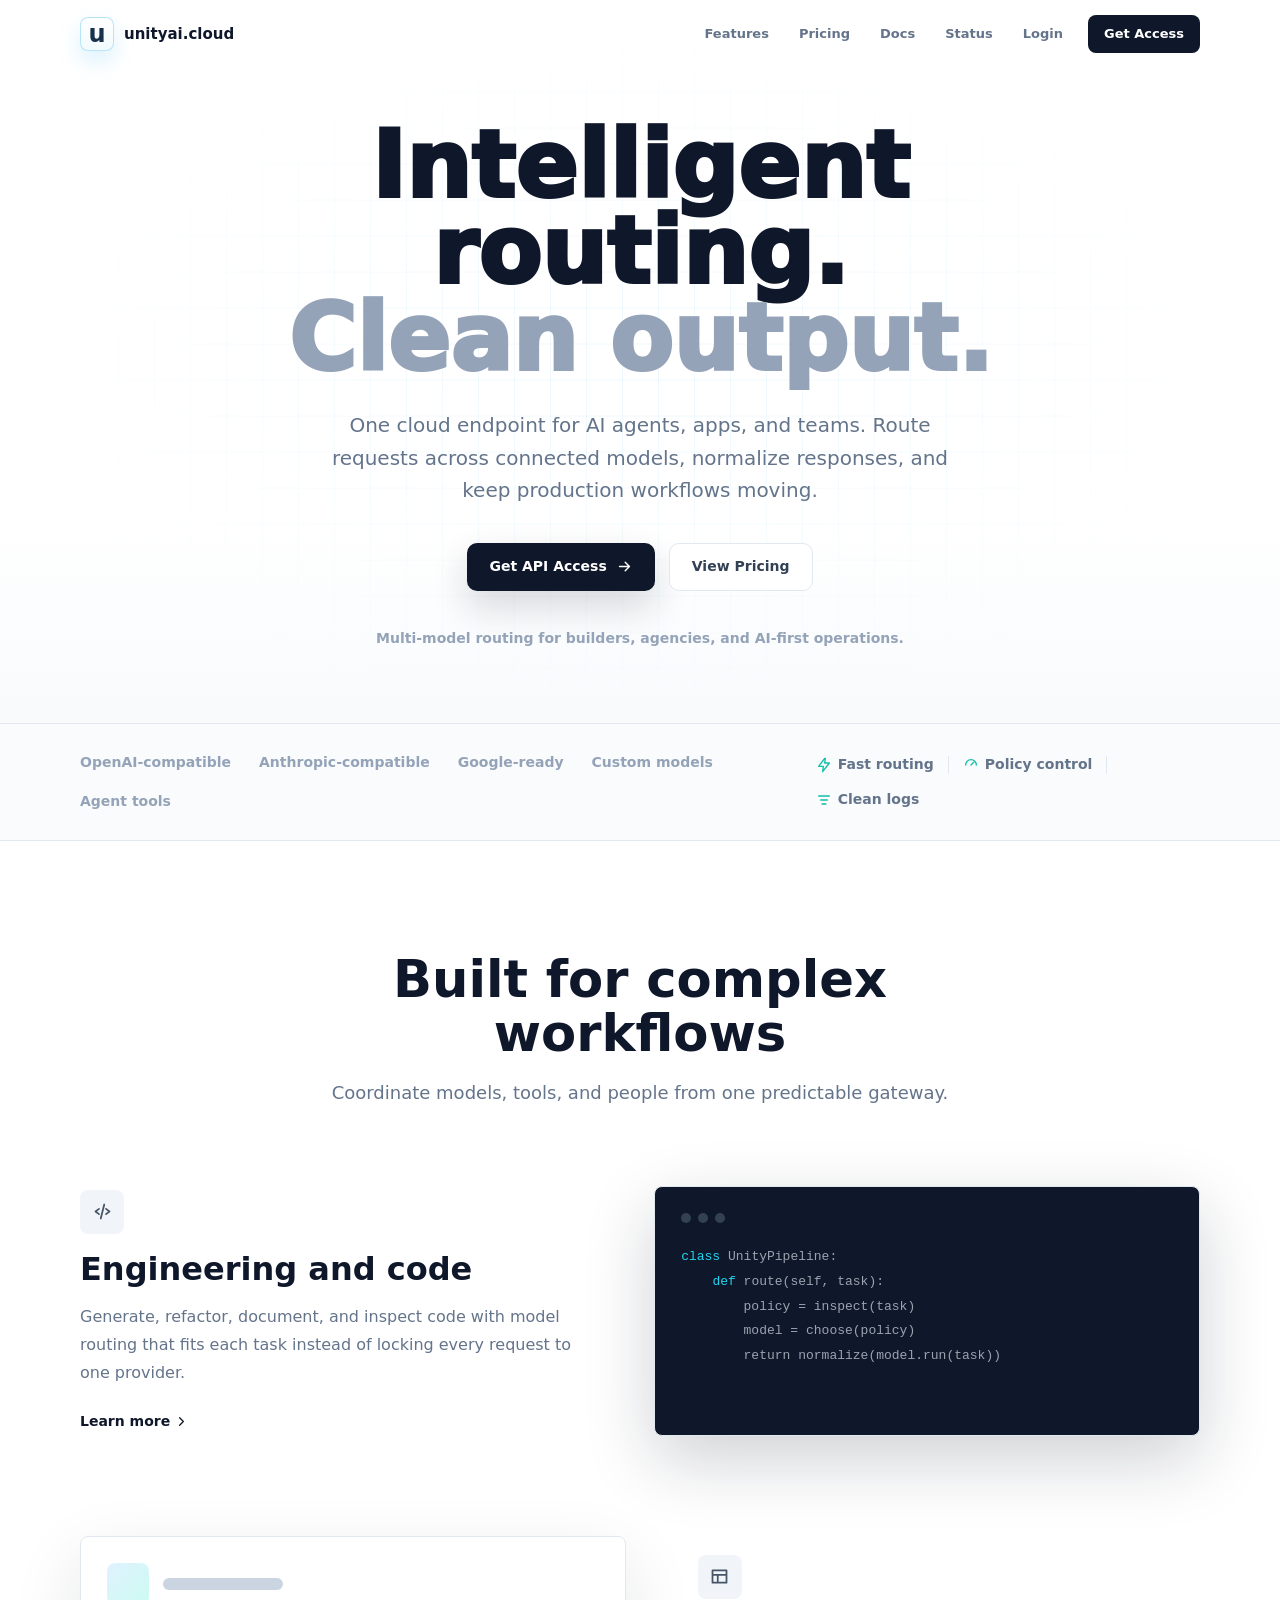
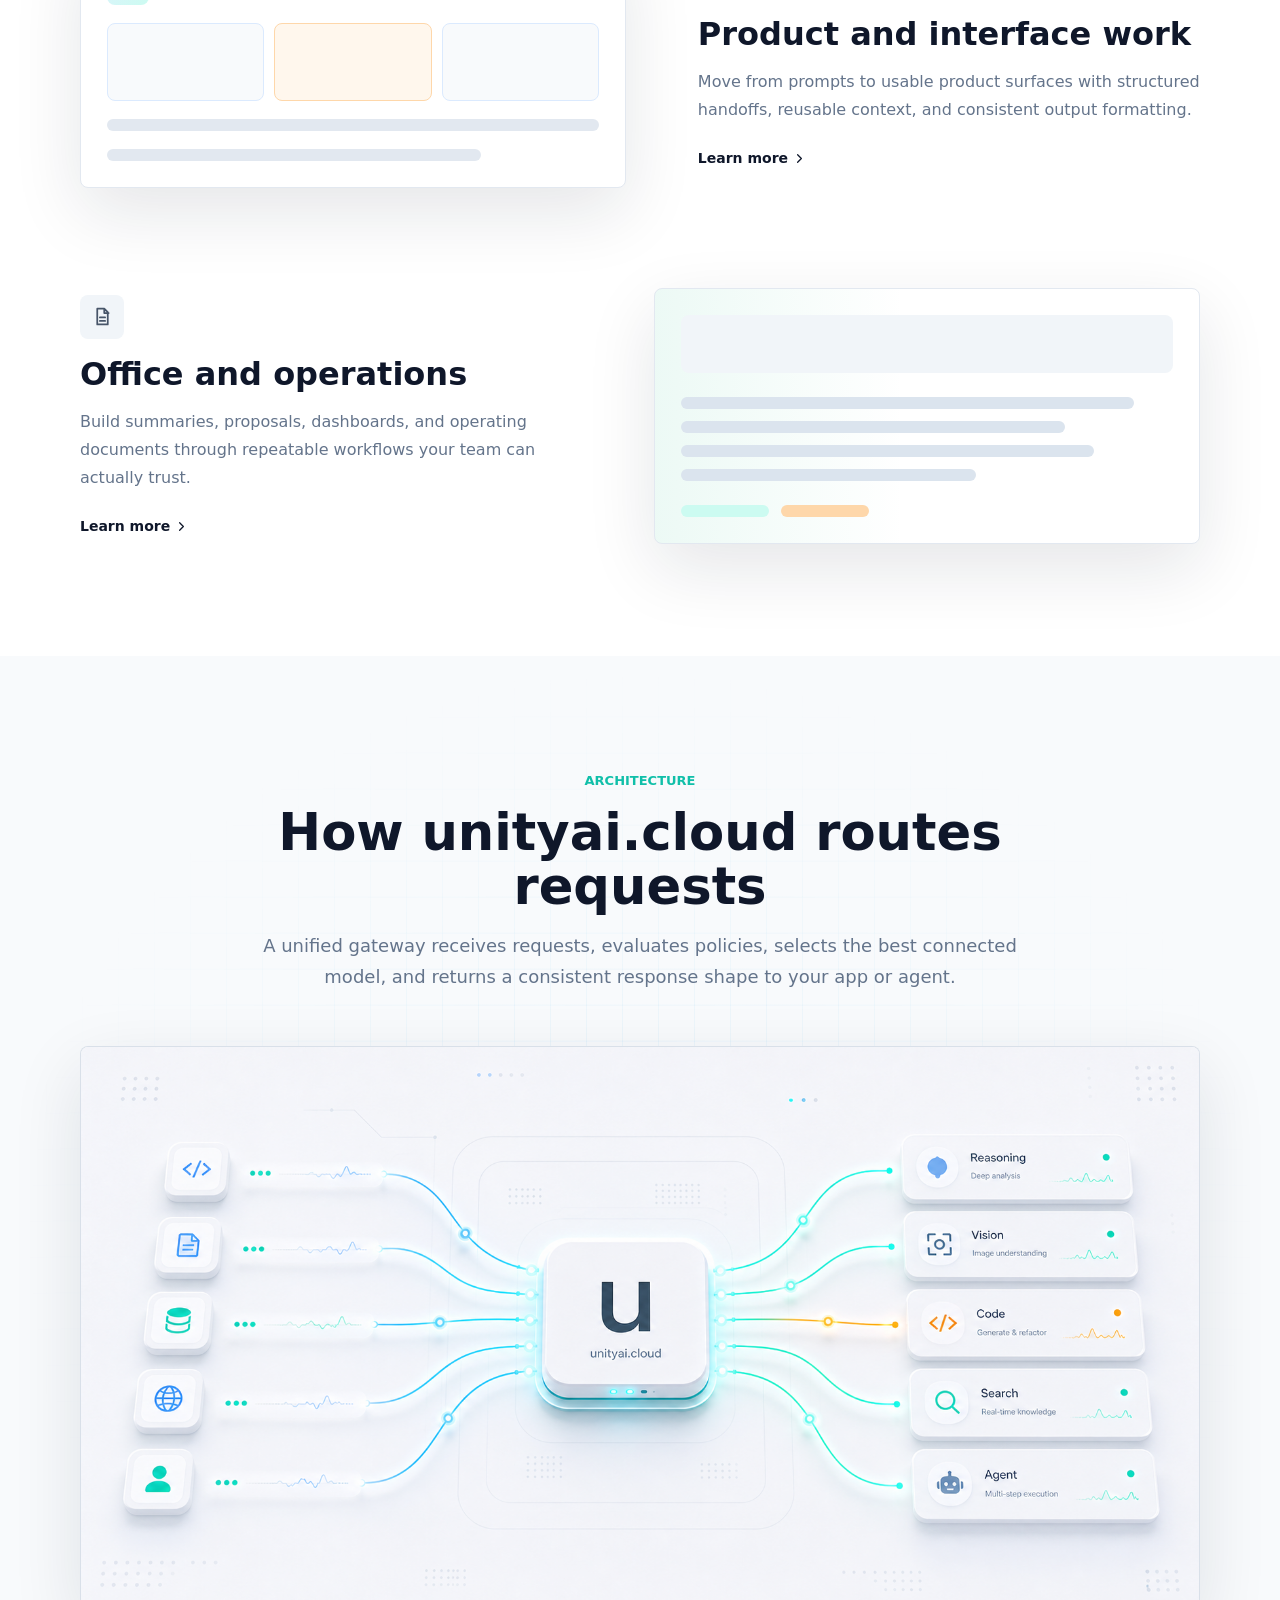
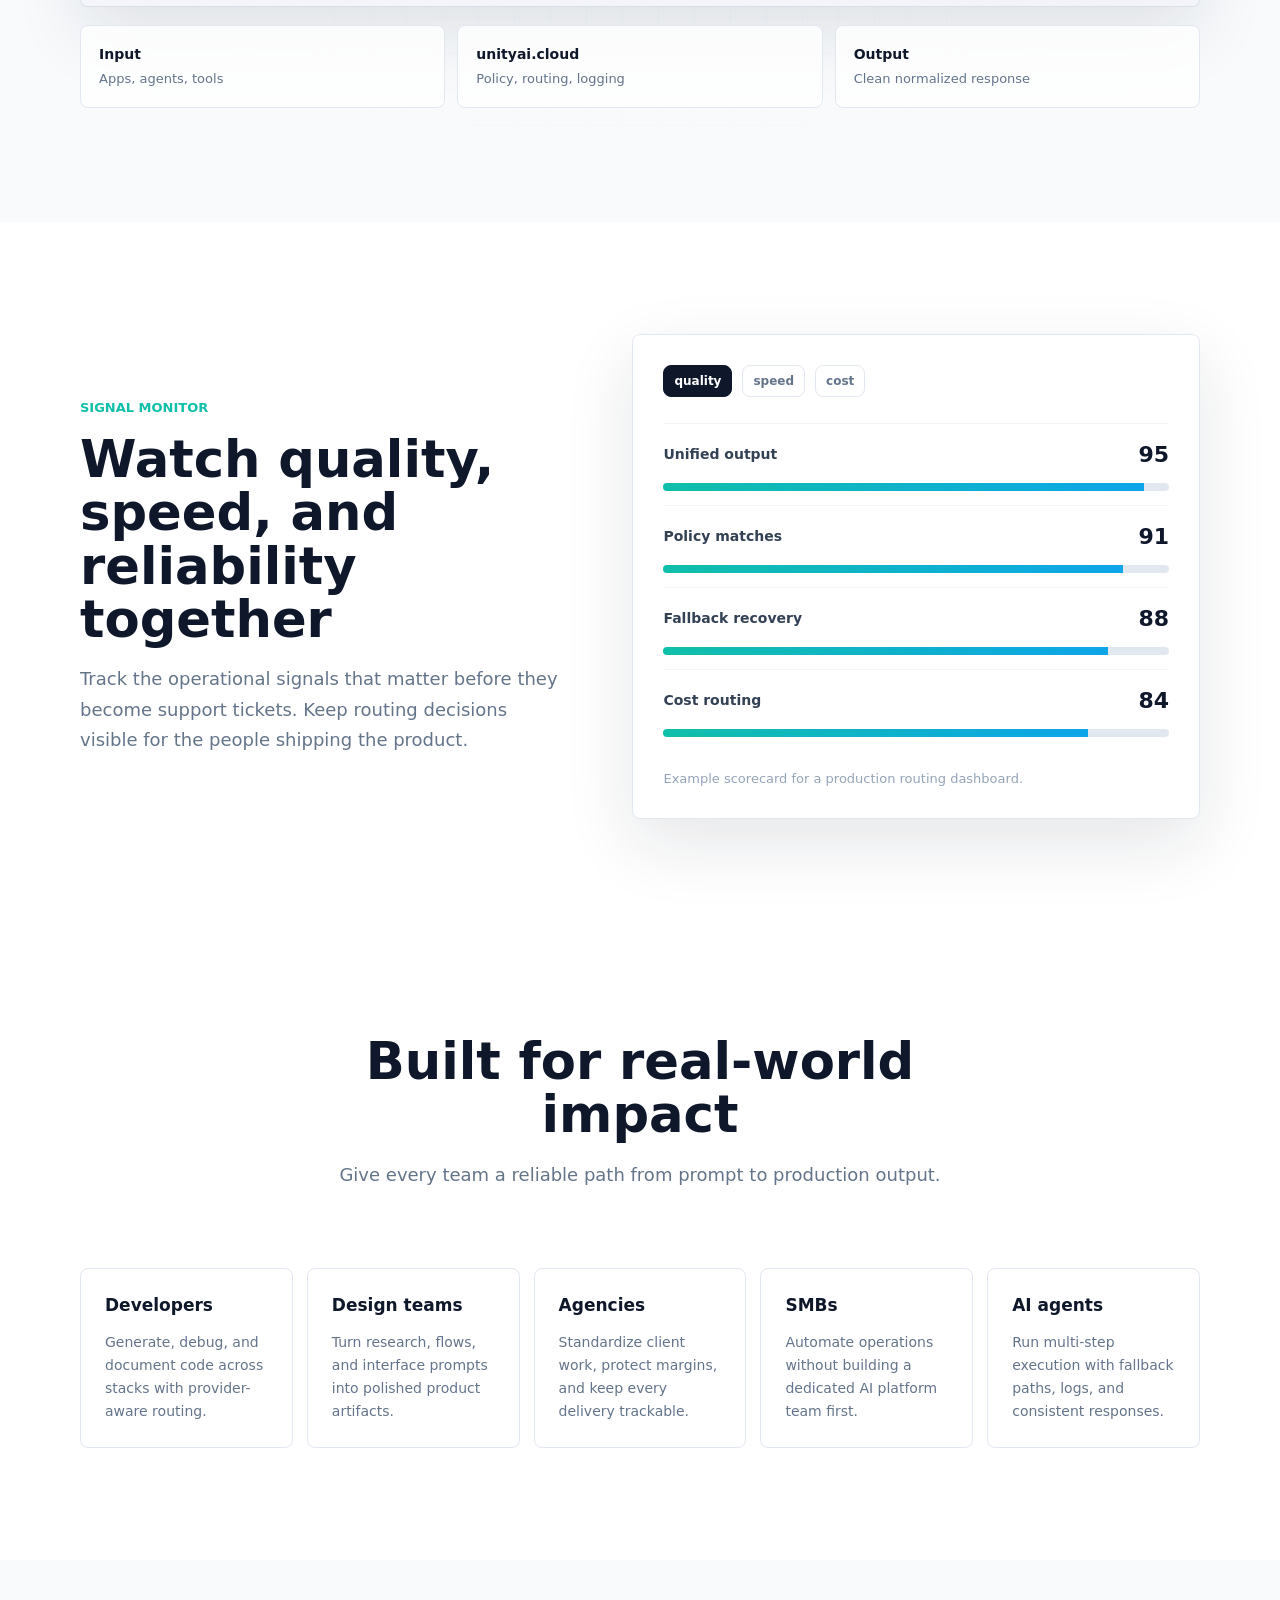
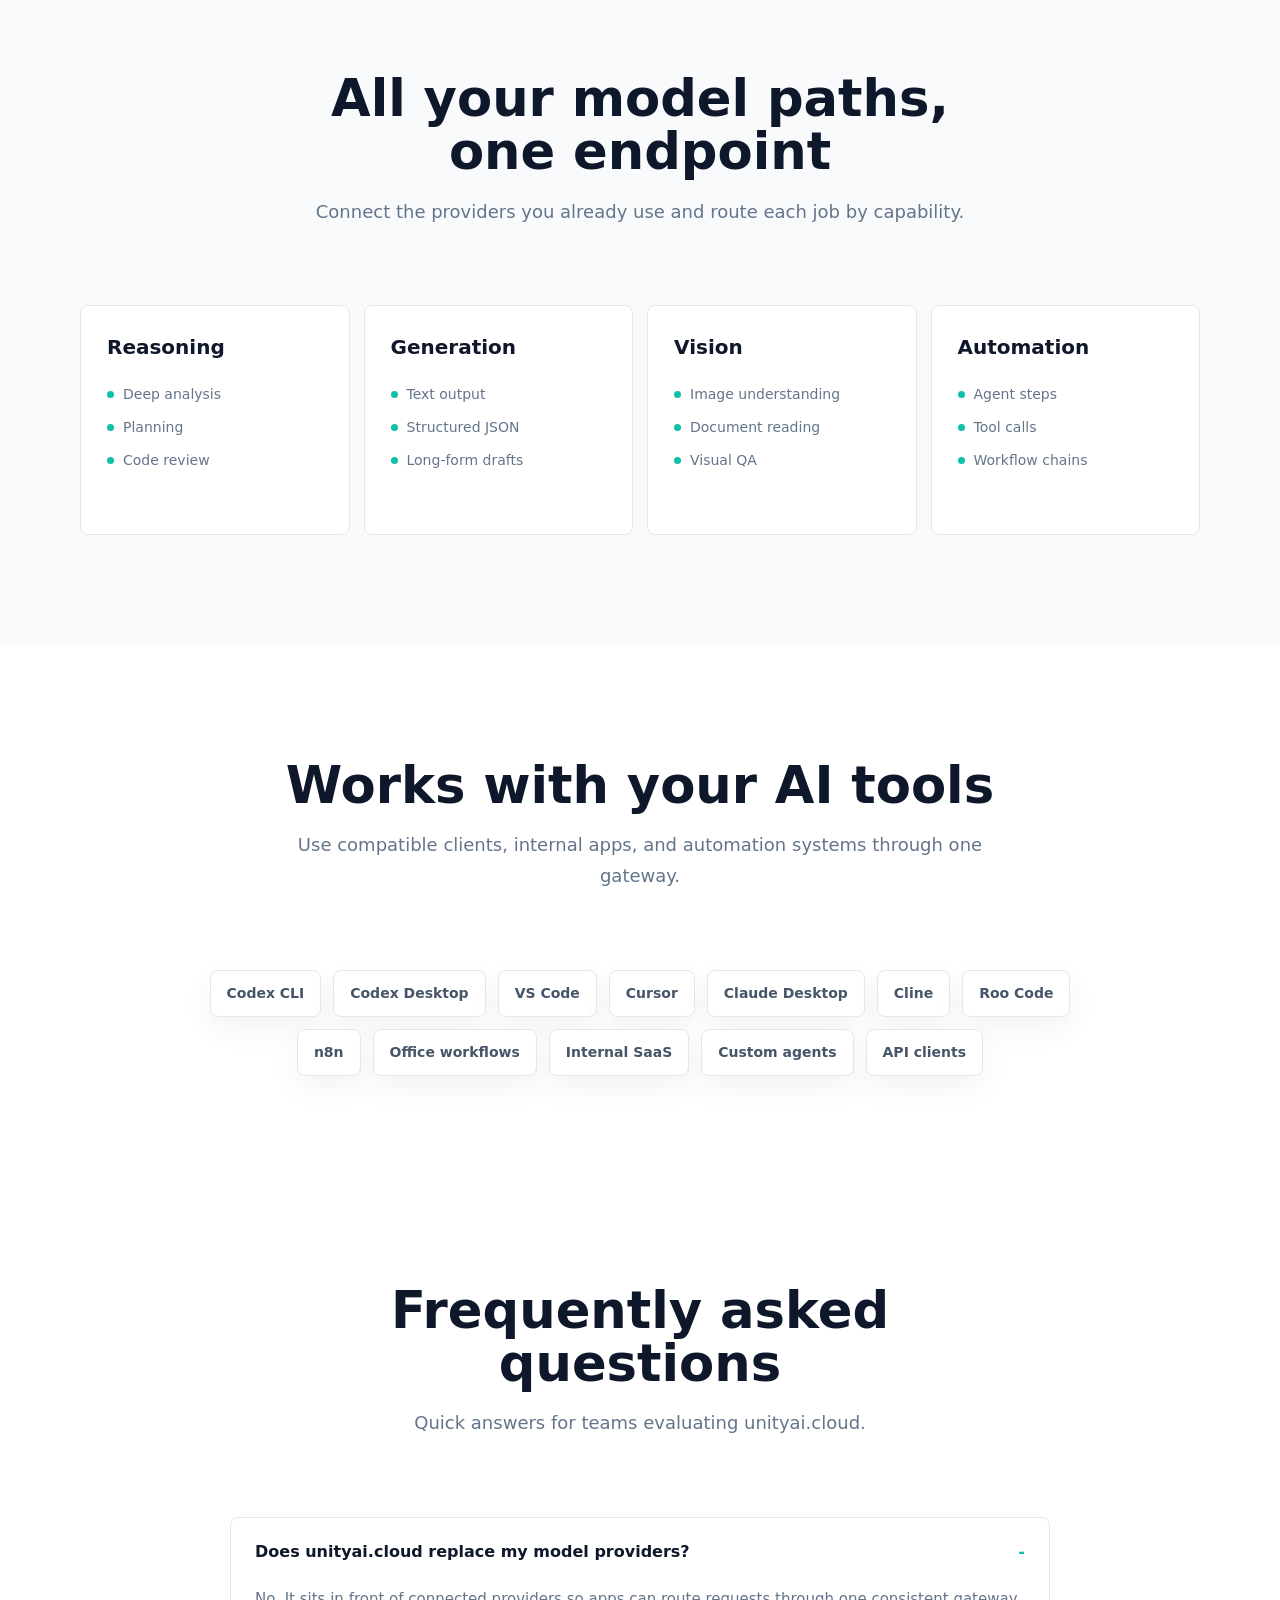
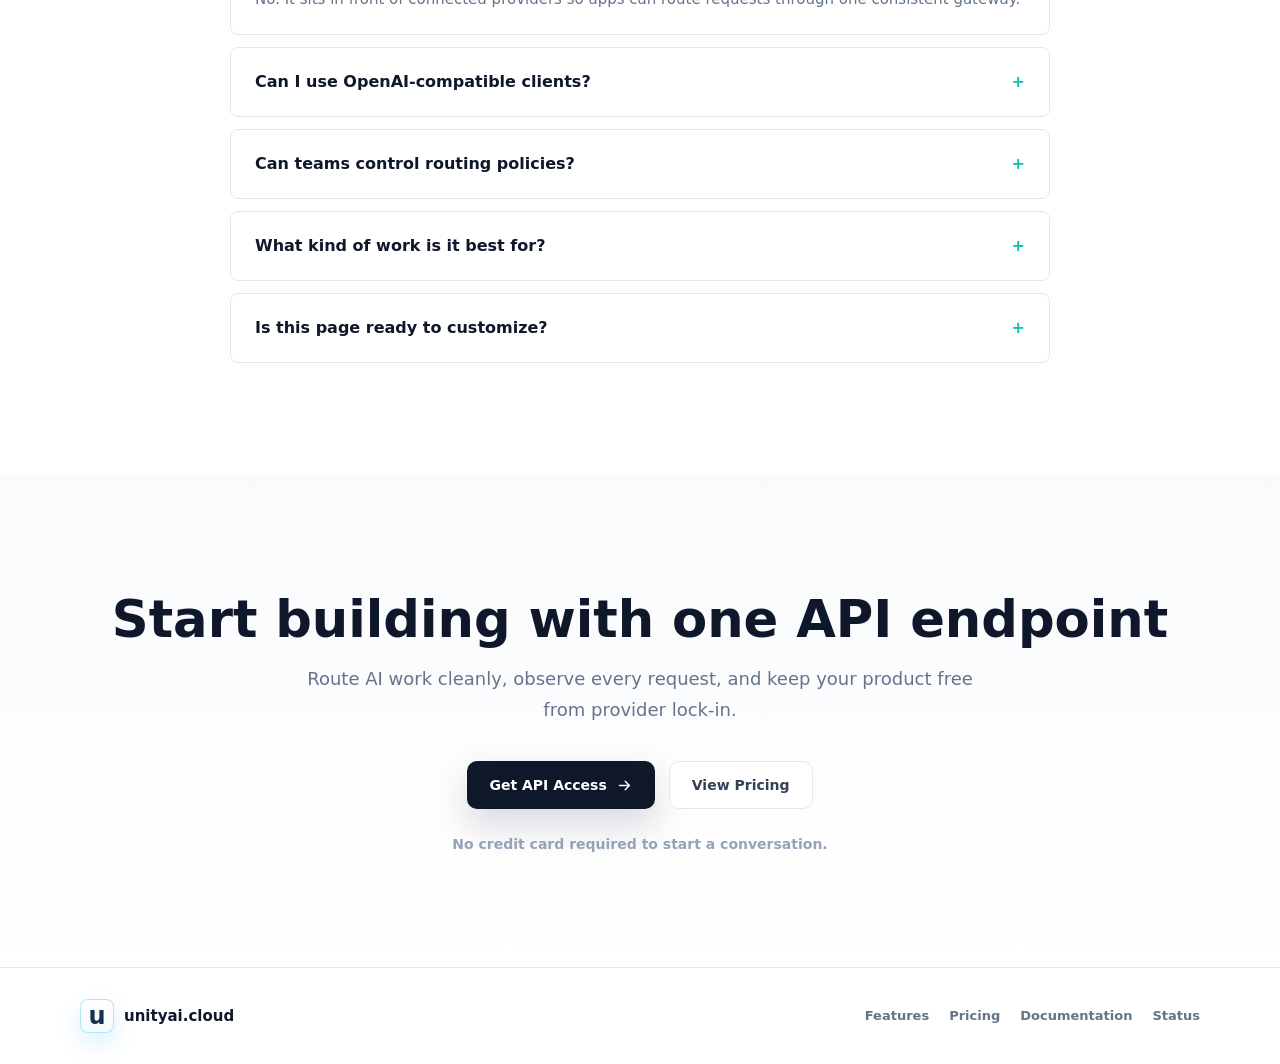
==== index.html @ 346db732 "Build UnityAI static site" ====
<!doctype html>
<html lang="en">
  <head>
    <meta charset="utf-8" />
    <meta name="viewport" content="width=device-width, initial-scale=1" />
    <title>unityai.cloud - AI Gateway</title>
    <meta
      name="description"
      content="unityai.cloud is a clean AI gateway landing page for multi-model routing, unified output, and production workflow automation."
    />
    <link rel="icon" href="favicon.svg" type="image/svg+xml" />
    <link rel="preload" href="assets/unityai-routing.png" as="image" />
    <link rel="stylesheet" href="styles.css" />
  </head>
  <body>
    <a class="skip-link" href="#main-content">Skip to content</a>

    <header class="site-header" data-header>
      <div class="nav-shell">
        <a class="brand" href="index.html" aria-label="unityai.cloud home">
          <span class="brand-mark" aria-hidden="true">u</span>
          <span>unityai.cloud</span>
        </a>

        <nav class="desktop-nav" aria-label="Primary navigation">
          <a href="index.html#features">Features</a>
          <a href="pricing.html">Pricing</a>
          <a href="documentation.html">Docs</a>
          <a href="status.html">Status</a>
          <a href="mailto:hello@unityai.cloud">Login</a>
          <a class="nav-cta" href="mailto:hello@unityai.cloud">Get Access</a>
        </nav>

        <button class="menu-button" type="button" aria-expanded="false" aria-controls="mobile-menu" data-menu-button>
          <span class="sr-only">Open menu</span>
          <svg viewBox="0 0 24 24" aria-hidden="true">
            <path d="M4 7h16M4 12h16M4 17h16" />
          </svg>
        </button>
      </div>

      <nav id="mobile-menu" class="mobile-nav" aria-label="Mobile navigation" data-mobile-menu>
        <a href="index.html#features">Features</a>
        <a href="pricing.html">Pricing</a>
        <a href="documentation.html">Docs</a>
        <a href="status.html">Status</a>
        <a href="mailto:hello@unityai.cloud">Login</a>
        <a class="nav-cta" href="mailto:hello@unityai.cloud">Get Access</a>
      </nav>
    </header>

    <main id="main-content">
      <section id="top" class="hero section-grid">
        <div class="hero-inner">
          <div class="hero-copy reveal">
            <h1>Intelligent routing.<br /><span>Clean output.</span></h1>
            <p>
              One cloud endpoint for AI agents, apps, and teams. Route requests across connected models,
              normalize responses, and keep production workflows moving.
            </p>
            <div class="hero-actions" aria-label="Primary actions">
              <a class="button button-primary" href="mailto:hello@unityai.cloud">
                Get API Access
                <svg viewBox="0 0 24 24" aria-hidden="true">
                  <path d="M5 12h14M13 6l6 6-6 6" />
                </svg>
              </a>
              <a class="button button-secondary" href="pricing.html">View Pricing</a>
            </div>
            <p class="hero-note">Multi-model routing for builders, agencies, and AI-first operations.</p>
          </div>
        </div>
      </section>

      <section class="provider-strip" aria-label="Platform highlights">
        <div class="strip-inner">
          <div class="provider-list">
            <span>OpenAI-compatible</span>
            <span>Anthropic-compatible</span>
            <span>Google-ready</span>
            <span>Custom models</span>
            <span>Agent tools</span>
          </div>
          <div class="strip-metrics">
            <span>
              <svg viewBox="0 0 24 24" aria-hidden="true">
                <path d="M13 2 4 14h7l-1 8 10-13h-7l1-7Z" />
              </svg>
              Fast routing
            </span>
            <span class="divider"></span>
            <span>
              <svg viewBox="0 0 24 24" aria-hidden="true">
                <path d="M4 12a8 8 0 1 1 16 0M12 12l4-4" />
              </svg>
              Policy control
            </span>
            <span class="divider"></span>
            <span>
              <svg viewBox="0 0 24 24" aria-hidden="true">
                <path d="M4 6h16M7 12h10M9 18h6" />
              </svg>
              Clean logs
            </span>
          </div>
        </div>
      </section>

      <section id="features" class="features">
        <div class="section-heading reveal">
          <h2>Built for complex workflows</h2>
          <p>Coordinate models, tools, and people from one predictable gateway.</p>
        </div>

        <div class="feature-stack">
          <article class="feature-row reveal">
            <div class="feature-copy">
              <span class="feature-icon" aria-hidden="true">
                <svg viewBox="0 0 24 24"><path d="m8 9-4 3 4 3M16 9l4 3-4 3M14 4l-4 16" /></svg>
              </span>
              <h3>Engineering and code</h3>
              <p>
                Generate, refactor, document, and inspect code with model routing that fits each task
                instead of locking every request to one provider.
              </p>
              <a class="text-link" href="#routing">
                Learn more
                <svg viewBox="0 0 24 24" aria-hidden="true"><path d="m9 6 6 6-6 6" /></svg>
              </a>
            </div>
            <div class="mockup terminal-card" aria-label="Code pipeline preview">
              <div class="window-dots" aria-hidden="true"><span></span><span></span><span></span></div>
              <pre><code><span>class</span> UnityPipeline:
    <span>def</span> route(self, task):
        policy = inspect(task)
        model = choose(policy)
        return normalize(model.run(task))</code></pre>
            </div>
          </article>

          <article class="feature-row feature-row-reverse reveal">
            <div class="feature-copy">
              <span class="feature-icon" aria-hidden="true">
                <svg viewBox="0 0 24 24"><path d="M4 5h16v14H4zM4 10h16M10 10v9" /></svg>
              </span>
              <h3>Product and interface work</h3>
              <p>
                Move from prompts to usable product surfaces with structured handoffs, reusable context,
                and consistent output formatting.
              </p>
              <a class="text-link" href="#audiences">
                Learn more
                <svg viewBox="0 0 24 24" aria-hidden="true"><path d="m9 6 6 6-6 6" /></svg>
              </a>
            </div>
            <div class="mockup design-card" aria-label="Interface preview">
              <div class="design-toolbar">
                <span></span>
                <strong></strong>
              </div>
              <div class="design-grid">
                <span></span>
                <span></span>
                <span></span>
              </div>
              <div class="line wide"></div>
              <div class="line"></div>
            </div>
          </article>

          <article class="feature-row reveal">
            <div class="feature-copy">
              <span class="feature-icon" aria-hidden="true">
                <svg viewBox="0 0 24 24"><path d="M6 3h8l4 4v14H6zM14 3v5h5M9 13h6M9 17h6" /></svg>
              </span>
              <h3>Office and operations</h3>
              <p>
                Build summaries, proposals, dashboards, and operating documents through repeatable
                workflows your team can actually trust.
              </p>
              <a class="text-link" href="#tools">
                Learn more
                <svg viewBox="0 0 24 24" aria-hidden="true"><path d="m9 6 6 6-6 6" /></svg>
              </a>
            </div>
            <div class="mockup document-card" aria-label="Business document preview">
              <div class="doc-header"></div>
              <div class="doc-lines">
                <span></span>
                <span></span>
                <span></span>
                <span></span>
              </div>
              <div class="doc-footer">
                <span></span>
                <span></span>
              </div>
            </div>
          </article>
        </div>
      </section>

      <section id="routing" class="routing section-grid">
        <div class="routing-inner">
          <div class="routing-copy reveal">
            <p class="section-label">Architecture</p>
            <h2>How unityai.cloud routes requests</h2>
            <p>
              A unified gateway receives requests, evaluates policies, selects the best connected model,
              and returns a consistent response shape to your app or agent.
            </p>
          </div>
          <figure class="routing-visual reveal">
            <img src="assets/unityai-routing.png" alt="Abstract unityai.cloud routing console with input lanes and capability outputs" />
          </figure>
          <div class="routing-steps reveal" aria-label="Routing steps">
            <div>
              <strong>Input</strong>
              <span>Apps, agents, tools</span>
            </div>
            <div>
              <strong>unityai.cloud</strong>
              <span>Policy, routing, logging</span>
            </div>
            <div>
              <strong>Output</strong>
              <span>Clean normalized response</span>
            </div>
          </div>
        </div>
      </section>

      <section class="benchmark">
        <div class="benchmark-inner">
          <div class="benchmark-copy reveal">
            <p class="section-label">Signal Monitor</p>
            <h2>Watch quality, speed, and reliability together</h2>
            <p>
              Track the operational signals that matter before they become support tickets.
              Keep routing decisions visible for the people shipping the product.
            </p>
          </div>

          <div class="scorecard reveal" aria-label="Routing signal scorecard">
            <div class="score-tabs" aria-hidden="true">
              <span class="active">quality</span>
              <span>speed</span>
              <span>cost</span>
            </div>
            <div class="score-row">
              <span>Unified output</span>
              <strong>95</strong>
              <i style="--bar: 95%"></i>
            </div>
            <div class="score-row">
              <span>Policy matches</span>
              <strong>91</strong>
              <i style="--bar: 91%"></i>
            </div>
            <div class="score-row">
              <span>Fallback recovery</span>
              <strong>88</strong>
              <i style="--bar: 88%"></i>
            </div>
            <div class="score-row">
              <span>Cost routing</span>
              <strong>84</strong>
              <i style="--bar: 84%"></i>
            </div>
            <p class="score-note">Example scorecard for a production routing dashboard.</p>
          </div>
        </div>
      </section>

      <section id="audiences" class="audiences">
        <div class="section-heading reveal">
          <h2>Built for real-world impact</h2>
          <p>Give every team a reliable path from prompt to production output.</p>
        </div>
        <div class="audience-grid">
          <article class="audience-card reveal">
            <h3>Developers</h3>
            <p>Generate, debug, and document code across stacks with provider-aware routing.</p>
          </article>
          <article class="audience-card reveal">
            <h3>Design teams</h3>
            <p>Turn research, flows, and interface prompts into polished product artifacts.</p>
          </article>
          <article class="audience-card reveal">
            <h3>Agencies</h3>
            <p>Standardize client work, protect margins, and keep every delivery trackable.</p>
          </article>
          <article class="audience-card reveal">
            <h3>SMBs</h3>
            <p>Automate operations without building a dedicated AI platform team first.</p>
          </article>
          <article class="audience-card reveal">
            <h3>AI agents</h3>
            <p>Run multi-step execution with fallback paths, logs, and consistent responses.</p>
          </article>
        </div>
      </section>

      <section id="models" class="models">
        <div class="models-inner">
          <div class="section-heading reveal">
            <h2>All your model paths, one endpoint</h2>
            <p>Connect the providers you already use and route each job by capability.</p>
          </div>
          <div class="model-grid reveal">
            <article>
              <h3>Reasoning</h3>
              <ul>
                <li>Deep analysis</li>
                <li>Planning</li>
                <li>Code review</li>
              </ul>
            </article>
            <article>
              <h3>Generation</h3>
              <ul>
                <li>Text output</li>
                <li>Structured JSON</li>
                <li>Long-form drafts</li>
              </ul>
            </article>
            <article>
              <h3>Vision</h3>
              <ul>
                <li>Image understanding</li>
                <li>Document reading</li>
                <li>Visual QA</li>
              </ul>
            </article>
            <article>
              <h3>Automation</h3>
              <ul>
                <li>Agent steps</li>
                <li>Tool calls</li>
                <li>Workflow chains</li>
              </ul>
            </article>
          </div>
        </div>
      </section>

      <section id="tools" class="tools">
        <div class="section-heading reveal">
          <h2>Works with your AI tools</h2>
          <p>Use compatible clients, internal apps, and automation systems through one gateway.</p>
        </div>
        <div class="tool-cloud reveal" aria-label="Compatible tool examples">
          <span>Codex CLI</span>
          <span>Codex Desktop</span>
          <span>VS Code</span>
          <span>Cursor</span>
          <span>Claude Desktop</span>
          <span>Cline</span>
          <span>Roo Code</span>
          <span>n8n</span>
          <span>Office workflows</span>
          <span>Internal SaaS</span>
          <span>Custom agents</span>
          <span>API clients</span>
        </div>
      </section>

      <section id="faq" class="faq">
        <div class="section-heading reveal">
          <h2>Frequently asked questions</h2>
          <p>Quick answers for teams evaluating unityai.cloud.</p>
        </div>
        <div class="faq-list reveal">
          <details open>
            <summary>Does unityai.cloud replace my model providers?</summary>
            <p>No. It sits in front of connected providers so apps can route requests through one consistent gateway.</p>
          </details>
          <details>
            <summary>Can I use OpenAI-compatible clients?</summary>
            <p>Yes. The page is designed around OpenAI-compatible and Anthropic-compatible workflows.</p>
          </details>
          <details>
            <summary>Can teams control routing policies?</summary>
            <p>Yes. Policies can be shaped around capability, cost, speed, fallback needs, and operational constraints.</p>
          </details>
          <details>
            <summary>What kind of work is it best for?</summary>
            <p>It is best for product teams, agencies, AI agents, and operations teams that need reliable multi-model output.</p>
          </details>
          <details>
            <summary>Is this page ready to customize?</summary>
            <p>Yes. The site is static, responsive, and easy to adapt into any hosting setup.</p>
          </details>
        </div>
      </section>

      <section id="access" class="cta">
        <div class="cta-inner reveal">
          <h2>Start building with one API endpoint</h2>
          <p>Route AI work cleanly, observe every request, and keep your product free from provider lock-in.</p>
          <div class="hero-actions">
              <a class="button button-primary" href="mailto:hello@unityai.cloud">
              Get API Access
              <svg viewBox="0 0 24 24" aria-hidden="true">
                <path d="M5 12h14M13 6l6 6-6 6" />
              </svg>
            </a>
            <a class="button button-secondary" href="pricing.html">View Pricing</a>
          </div>
          <p class="cta-note">No credit card required to start a conversation.</p>
        </div>
      </section>
    </main>

    <footer class="site-footer">
      <div class="footer-inner">
        <a class="brand" href="index.html" aria-label="unityai.cloud home">
          <span class="brand-mark" aria-hidden="true">u</span>
          <span>unityai.cloud</span>
        </a>
        <nav aria-label="Footer navigation">
          <a href="index.html#features">Features</a>
          <a href="pricing.html">Pricing</a>
          <a href="documentation.html">Documentation</a>
          <a href="status.html">Status</a>
        </nav>
      </div>
    </footer>

    <script src="script.js"></script>
  </body>
</html>
---- styles.css ----
:root {
  --bg: #ffffff;
  --ink: #0f172a;
  --muted: #64748b;
  --soft: #f8fafc;
  --soft-2: #eef6fb;
  --line: #e2e8f0;
  --line-strong: #cbd5e1;
  --accent: #10bfa9;
  --accent-2: #0ea5e9;
  --accent-3: #f59e0b;
  --shadow: 0 24px 70px rgba(15, 23, 42, 0.11);
  --container: min(1120px, calc(100vw - 48px));
}

* {
  box-sizing: border-box;
}

html {
  scroll-behavior: smooth;
}

body {
  margin: 0;
  background: var(--bg);
  color: var(--ink);
  font-family: Inter, ui-sans-serif, system-ui, -apple-system, BlinkMacSystemFont, "Segoe UI", sans-serif;
  font-size: 16px;
  line-height: 1.5;
  letter-spacing: 0;
}

body.menu-open {
  overflow: hidden;
}

a {
  color: inherit;
  text-decoration: none;
}

img {
  display: block;
  max-width: 100%;
}

svg {
  display: block;
  fill: none;
  stroke: currentColor;
  stroke-linecap: round;
  stroke-linejoin: round;
  stroke-width: 2;
}

.sr-only,
.skip-link {
  position: absolute;
  width: 1px;
  height: 1px;
  padding: 0;
  overflow: hidden;
  clip: rect(0, 0, 0, 0);
  white-space: nowrap;
  border: 0;
}

.skip-link:focus {
  z-index: 1000;
  top: 12px;
  left: 12px;
  width: auto;
  height: auto;
  clip: auto;
  padding: 10px 14px;
  border-radius: 8px;
  background: var(--ink);
  color: #ffffff;
}

.site-header {
  position: fixed;
  top: 0;
  right: 0;
  left: 0;
  z-index: 100;
  transition: background 180ms ease, box-shadow 180ms ease, border-color 180ms ease;
}

.site-header.is-scrolled,
.site-header.menu-visible {
  border-bottom: 1px solid rgba(226, 232, 240, 0.82);
  background: rgba(255, 255, 255, 0.88);
  box-shadow: 0 16px 40px rgba(15, 23, 42, 0.05);
  backdrop-filter: blur(18px);
}

.nav-shell {
  display: flex;
  align-items: center;
  justify-content: space-between;
  width: var(--container);
  height: 68px;
  margin: 0 auto;
}

.brand {
  display: inline-flex;
  align-items: center;
  gap: 10px;
  font-size: 15px;
  font-weight: 800;
  letter-spacing: 0;
}

.brand-mark {
  display: inline-grid;
  width: 34px;
  height: 34px;
  place-items: center;
  border: 1px solid rgba(14, 165, 233, 0.28);
  border-radius: 8px;
  background:
    linear-gradient(180deg, rgba(255, 255, 255, 0.95), rgba(241, 250, 252, 0.92)),
    #ffffff;
  color: #18324b;
  box-shadow: 0 10px 22px rgba(14, 165, 233, 0.15);
  font-size: 24px;
  font-weight: 900;
  line-height: 1;
}

.desktop-nav {
  display: flex;
  align-items: center;
  gap: 4px;
}

.desktop-nav a,
.mobile-nav a {
  border-radius: 8px;
  color: var(--muted);
  font-size: 13px;
  font-weight: 650;
  transition: background 160ms ease, color 160ms ease, transform 160ms ease;
}

.desktop-nav a {
  padding: 9px 13px;
}

.desktop-nav a:hover,
.mobile-nav a:hover {
  background: rgba(241, 245, 249, 0.9);
  color: var(--ink);
}

.desktop-nav .nav-cta,
.mobile-nav .nav-cta {
  color: #ffffff;
  background: var(--ink);
}

.desktop-nav .nav-cta {
  margin-left: 8px;
  padding-inline: 16px;
}

.desktop-nav .nav-cta:hover,
.mobile-nav .nav-cta:hover {
  background: #1e293b;
  color: #ffffff;
  transform: translateY(-1px);
}

.menu-button {
  display: none;
  width: 42px;
  height: 42px;
  place-items: center;
  border: 0;
  border-radius: 8px;
  background: transparent;
  color: var(--muted);
  cursor: pointer;
}

.menu-button svg {
  width: 22px;
  height: 22px;
}

.mobile-nav {
  display: none;
}

.section-grid {
  position: relative;
  overflow: hidden;
}

.section-grid::before {
  position: absolute;
  inset: 0;
  pointer-events: none;
  content: "";
  background-image:
    linear-gradient(rgba(14, 165, 233, 0.08) 1px, transparent 1px),
    linear-gradient(90deg, rgba(14, 165, 233, 0.08) 1px, transparent 1px);
  background-position: center;
  background-size: 36px 36px;
  mask-image: radial-gradient(ellipse at center, black 0%, transparent 70%);
}

.hero {
  min-height: 620px;
  padding: 124px 0 74px;
  background:
    linear-gradient(180deg, #ffffff 0%, #ffffff 72%, #f8fafc 100%);
}

.hero-inner {
  position: relative;
  z-index: 1;
  width: var(--container);
  margin: 0 auto;
}

.hero-copy {
  max-width: 980px;
  margin: 0 auto;
  text-align: center;
}

.hero h1 {
  margin: 0;
  color: var(--ink);
  font-size: clamp(54px, 7.2vw, 92px);
  font-weight: 950;
  line-height: 0.94;
  letter-spacing: 0;
}

.hero h1 span {
  color: #94a3b8;
}

.hero p {
  max-width: 660px;
  margin: 26px auto 0;
  color: var(--muted);
  font-size: 20px;
  line-height: 1.62;
}

.hero-actions {
  display: flex;
  flex-wrap: wrap;
  align-items: center;
  justify-content: center;
  gap: 14px;
  margin-top: 36px;
}

.button {
  display: inline-flex;
  min-height: 48px;
  align-items: center;
  justify-content: center;
  gap: 9px;
  border-radius: 10px;
  padding: 0 22px;
  font-size: 14px;
  font-weight: 760;
  transition: transform 160ms ease, border-color 160ms ease, background 160ms ease, box-shadow 160ms ease;
}

.button svg {
  width: 17px;
  height: 17px;
}

.button-primary {
  background: var(--ink);
  color: #ffffff;
  box-shadow: 0 16px 36px rgba(15, 23, 42, 0.16);
}

.button-primary:hover {
  background: #1e293b;
  box-shadow: 0 20px 42px rgba(15, 23, 42, 0.22);
  transform: translateY(-1px);
}

.button-secondary {
  border: 1px solid var(--line);
  background: #ffffff;
  color: #334155;
}

.button-secondary:hover {
  border-color: var(--line-strong);
  color: var(--ink);
  transform: translateY(-1px);
}

.hero .hero-note {
  margin-top: 36px;
  color: #94a3b8;
  font-size: 14px;
  font-weight: 700;
}

.provider-strip {
  border-top: 1px solid var(--line);
  border-bottom: 1px solid var(--line);
  background: rgba(248, 250, 252, 0.82);
  padding: 28px 0;
}

.strip-inner {
  display: flex;
  width: var(--container);
  margin: 0 auto;
  align-items: center;
  justify-content: space-between;
  gap: 30px;
}

.provider-list,
.strip-metrics {
  display: flex;
  flex-wrap: wrap;
  align-items: center;
  gap: 18px 28px;
}

.provider-list span {
  color: #94a3b8;
  font-size: 14px;
  font-weight: 800;
}

.strip-metrics {
  gap: 14px;
  color: var(--muted);
  font-size: 14px;
  font-weight: 650;
}

.strip-metrics span:not(.divider) {
  display: inline-flex;
  align-items: center;
  gap: 6px;
}

.strip-metrics svg {
  width: 16px;
  height: 16px;
  color: var(--accent);
}

.divider {
  width: 1px;
  height: 18px;
  background: var(--line);
}

.features,
.audiences,
.tools,
.faq {
  width: var(--container);
  margin: 0 auto;
  padding: 112px 0;
}

.section-heading {
  max-width: 720px;
  margin: 0 auto 78px;
  text-align: center;
}

.section-heading h2,
.routing-copy h2,
.benchmark-copy h2,
.cta h2 {
  margin: 0;
  color: var(--ink);
  font-size: clamp(36px, 4vw, 56px);
  font-weight: 880;
  line-height: 1.04;
  letter-spacing: 0;
}

.section-heading p,
.routing-copy p,
.benchmark-copy p,
.cta p {
  margin: 18px auto 0;
  color: var(--muted);
  font-size: 18px;
  line-height: 1.7;
}

.feature-stack {
  display: grid;
  gap: 100px;
}

.feature-row {
  display: grid;
  grid-template-columns: minmax(0, 0.92fr) minmax(320px, 1fr);
  align-items: center;
  gap: 72px;
}

.feature-row-reverse {
  grid-template-columns: minmax(320px, 1fr) minmax(0, 0.92fr);
}

.feature-row-reverse .feature-copy {
  order: 2;
}

.feature-row-reverse .mockup {
  order: 1;
}

.feature-icon {
  display: grid;
  width: 44px;
  height: 44px;
  place-items: center;
  border-radius: 8px;
  background: #f1f5f9;
  color: #475569;
}

.feature-icon svg {
  width: 21px;
  height: 21px;
}

.feature-copy h3 {
  margin: 18px 0 0;
  font-size: 32px;
  line-height: 1.1;
  letter-spacing: 0;
}

.feature-copy p {
  margin: 16px 0 0;
  color: var(--muted);
  font-size: 16px;
  line-height: 1.75;
}

.text-link {
  display: inline-flex;
  align-items: center;
  gap: 4px;
  margin-top: 24px;
  color: var(--ink);
  font-size: 14px;
  font-weight: 800;
  transition: color 160ms ease;
}

.text-link:hover {
  color: #ea580c;
}

.text-link svg {
  width: 15px;
  height: 15px;
}

.mockup,
.audience-card,
.model-grid article,
.faq-list details {
  border: 1px solid var(--line);
  border-radius: 8px;
  background: #ffffff;
  box-shadow: var(--shadow);
}

.mockup {
  min-height: 250px;
  padding: 26px;
}

.terminal-card {
  background: #0f172a;
  color: #9ca3af;
  box-shadow: 0 24px 70px rgba(15, 23, 42, 0.2);
}

.window-dots {
  display: flex;
  gap: 7px;
  margin-bottom: 22px;
}

.window-dots span {
  width: 10px;
  height: 10px;
  border-radius: 999px;
  background: #334155;
}

.terminal-card pre {
  margin: 0;
  overflow: auto;
  font: 500 13px/1.9 "SFMono-Regular", Consolas, "Liberation Mono", monospace;
}

.terminal-card code span {
  color: #22d3ee;
}

.design-card {
  display: grid;
  align-content: center;
  gap: 18px;
}

.design-toolbar {
  display: flex;
  align-items: center;
  gap: 14px;
}

.design-toolbar span {
  width: 42px;
  height: 42px;
  border-radius: 8px;
  background: linear-gradient(135deg, #e0f2fe, #ccfbf1);
}

.design-toolbar strong {
  width: 120px;
  height: 12px;
  border-radius: 999px;
  background: #cbd5e1;
}

.design-grid {
  display: grid;
  grid-template-columns: repeat(3, 1fr);
  gap: 10px;
}

.design-grid span {
  height: 78px;
  border: 1px solid #dbeafe;
  border-radius: 8px;
  background: #f8fafc;
}

.design-grid span:nth-child(2) {
  border-color: #fed7aa;
  background: #fff7ed;
}

.line {
  height: 12px;
  width: 76%;
  border-radius: 999px;
  background: #e2e8f0;
}

.line.wide {
  width: 100%;
}

.document-card {
  display: grid;
  align-content: center;
  gap: 24px;
  background:
    linear-gradient(90deg, rgba(16, 185, 129, 0.08), transparent 46%),
    #ffffff;
}

.doc-header {
  height: 58px;
  border-radius: 8px;
  background: #f1f5f9;
}

.doc-lines {
  display: grid;
  gap: 12px;
}

.doc-lines span,
.doc-footer span {
  height: 12px;
  border-radius: 999px;
  background: #dbe4ee;
}

.doc-lines span:nth-child(1) {
  width: 92%;
}

.doc-lines span:nth-child(2) {
  width: 78%;
}

.doc-lines span:nth-child(3) {
  width: 84%;
}

.doc-lines span:nth-child(4) {
  width: 60%;
}

.doc-footer {
  display: flex;
  gap: 12px;
}

.doc-footer span {
  width: 88px;
  background: #ccfbf1;
}

.doc-footer span:nth-child(2) {
  background: #fed7aa;
}

.routing {
  padding: 114px 0;
  background: #f8fafc;
}

.routing-inner {
  position: relative;
  z-index: 1;
  width: var(--container);
  margin: 0 auto;
}

.routing-copy {
  max-width: 760px;
  margin: 0 auto 54px;
  text-align: center;
}

.section-label {
  margin: 0 0 14px !important;
  color: var(--accent) !important;
  font-size: 13px !important;
  font-weight: 850;
  letter-spacing: 0;
  text-transform: uppercase;
}

.routing-visual {
  margin: 0;
  border: 1px solid rgba(203, 213, 225, 0.72);
  border-radius: 8px;
  overflow: hidden;
  background: #ffffff;
  box-shadow: var(--shadow);
}

.routing-visual img {
  width: 100%;
  aspect-ratio: 16 / 8;
  object-fit: cover;
}

.routing-steps {
  display: grid;
  grid-template-columns: repeat(3, minmax(0, 1fr));
  gap: 12px;
  margin-top: 18px;
}

.routing-steps div {
  border: 1px solid var(--line);
  border-radius: 8px;
  background: rgba(255, 255, 255, 0.82);
  padding: 18px;
}

.routing-steps strong,
.routing-steps span {
  display: block;
}

.routing-steps strong {
  font-size: 14px;
}

.routing-steps span {
  margin-top: 4px;
  color: var(--muted);
  font-size: 13px;
}

.benchmark {
  padding: 112px 0;
  background: #ffffff;
}

.benchmark-inner {
  display: grid;
  width: var(--container);
  margin: 0 auto;
  grid-template-columns: 0.85fr 1fr;
  align-items: center;
  gap: 70px;
}

.benchmark-copy p {
  max-width: 520px;
  margin-left: 0;
}

.scorecard {
  border: 1px solid var(--line);
  border-radius: 8px;
  background: #ffffff;
  padding: 30px;
  box-shadow: var(--shadow);
}

.score-tabs {
  display: flex;
  gap: 10px;
  margin-bottom: 26px;
}

.score-tabs span {
  border: 1px solid var(--line);
  border-radius: 8px;
  padding: 6px 10px;
  color: var(--muted);
  font-size: 12px;
  font-weight: 800;
}

.score-tabs .active {
  border-color: var(--ink);
  background: var(--ink);
  color: #ffffff;
}

.score-row {
  display: grid;
  grid-template-columns: minmax(120px, 1fr) 44px;
  gap: 12px;
  align-items: center;
  padding: 14px 0;
  border-top: 1px solid #f1f5f9;
}

.score-row span {
  color: #334155;
  font-size: 14px;
  font-weight: 750;
}

.score-row strong {
  font-size: 22px;
  text-align: right;
}

.score-row i {
  grid-column: 1 / -1;
  height: 8px;
  border-radius: 999px;
  background:
    linear-gradient(90deg, var(--accent), var(--accent-2) var(--bar), #e2e8f0 var(--bar)),
    #e2e8f0;
}

.score-note {
  margin: 18px 0 0;
  color: #94a3b8;
  font-size: 13px;
}

.audiences {
  padding-top: 104px;
}

.audience-grid {
  display: grid;
  grid-template-columns: repeat(5, minmax(0, 1fr));
  gap: 14px;
}

.audience-card {
  padding: 24px;
  box-shadow: none;
}

.audience-card h3 {
  margin: 0;
  font-size: 17px;
}

.audience-card p {
  margin: 12px 0 0;
  color: var(--muted);
  font-size: 14px;
  line-height: 1.65;
}

.models {
  padding: 112px 0;
  background: #f8fafc;
}

.models-inner {
  width: var(--container);
  margin: 0 auto;
}

.model-grid {
  display: grid;
  grid-template-columns: repeat(4, minmax(0, 1fr));
  gap: 14px;
}

.model-grid article {
  min-height: 230px;
  padding: 26px;
  box-shadow: none;
}

.model-grid h3 {
  margin: 0;
  font-size: 20px;
}

.model-grid ul {
  display: grid;
  gap: 12px;
  margin: 22px 0 0;
  padding: 0;
  list-style: none;
}

.model-grid li {
  color: var(--muted);
  font-size: 14px;
}

.model-grid li::before {
  display: inline-block;
  width: 7px;
  height: 7px;
  margin-right: 9px;
  border-radius: 999px;
  background: var(--accent);
  content: "";
  vertical-align: 1px;
}

.tool-cloud {
  display: flex;
  flex-wrap: wrap;
  justify-content: center;
  gap: 12px;
  max-width: 920px;
  margin: 0 auto;
}

.tool-cloud span {
  border: 1px solid var(--line);
  border-radius: 8px;
  background: #ffffff;
  padding: 12px 16px;
  color: #475569;
  font-size: 14px;
  font-weight: 750;
  box-shadow: 0 12px 30px rgba(15, 23, 42, 0.05);
}

.faq {
  padding-top: 96px;
}

.faq-list {
  max-width: 820px;
  margin: 0 auto;
}

.faq-list details {
  box-shadow: none;
}

.faq-list details + details {
  margin-top: 12px;
}

.faq-list summary {
  cursor: pointer;
  list-style: none;
  padding: 22px 24px;
  font-size: 16px;
  font-weight: 820;
}

.faq-list summary:focus {
  outline: none;
}

.faq-list summary:focus-visible {
  outline: 2px solid rgba(14, 165, 233, 0.55);
  outline-offset: -4px;
}

.faq-list summary::-webkit-details-marker {
  display: none;
}

.faq-list summary::after {
  float: right;
  color: var(--accent);
  content: "+";
}

.faq-list details[open] summary::after {
  content: "-";
}

.faq-list p {
  margin: 0;
  padding: 0 24px 22px;
  color: var(--muted);
  font-size: 15px;
  line-height: 1.75;
}

.cta {
  padding: 118px 0 110px;
  background:
    linear-gradient(180deg, #f8fafc 0%, #ffffff 100%);
  text-align: center;
}

.cta-inner {
  width: var(--container);
  margin: 0 auto;
}

.cta p {
  max-width: 680px;
}

.cta .cta-note {
  margin-top: 24px;
  color: #94a3b8;
  font-size: 14px;
  font-weight: 700;
}

.site-footer {
  border-top: 1px solid var(--line);
  background: #ffffff;
}

.footer-inner {
  display: flex;
  width: var(--container);
  min-height: 96px;
  margin: 0 auto;
  align-items: center;
  justify-content: space-between;
  gap: 24px;
}

.footer-inner nav {
  display: flex;
  flex-wrap: wrap;
  gap: 20px;
}

.footer-inner nav a {
  color: var(--muted);
  font-size: 13px;
  font-weight: 700;
}

.reveal {
  opacity: 1;
  transform: translateY(0);
  transition: opacity 620ms ease, transform 620ms ease;
}

.subpage .site-header {
  border-bottom: 1px solid rgba(226, 232, 240, 0.82);
  background: rgba(255, 255, 255, 0.92);
  box-shadow: 0 16px 40px rgba(15, 23, 42, 0.04);
  backdrop-filter: blur(18px);
}

.desktop-nav a.active {
  background: #f1f5f9;
  color: var(--ink);
}

.page-hero {
  padding: 148px 0 82px;
  background:
    linear-gradient(180deg, #ffffff 0%, #ffffff 68%, #f8fafc 100%);
  text-align: center;
}

.page-hero-inner {
  position: relative;
  z-index: 1;
  width: var(--container);
  margin: 0 auto;
}

.page-hero h1 {
  max-width: 900px;
  margin: 0 auto;
  color: var(--ink);
  font-size: clamp(46px, 6.4vw, 80px);
  font-weight: 950;
  line-height: 0.98;
  letter-spacing: 0;
}

.page-hero p {
  max-width: 680px;
  margin: 22px auto 0;
  color: var(--muted);
  font-size: 19px;
  line-height: 1.65;
}

.price-note,
.status-pill {
  display: inline-flex;
  align-items: center;
  justify-content: center;
  gap: 8px;
  margin-top: 28px;
  border: 1px solid rgba(16, 191, 169, 0.24);
  border-radius: 8px;
  background: rgba(236, 253, 245, 0.86);
  color: #0f766e;
  padding: 10px 13px;
  font-size: 13px;
  font-weight: 800;
}

.pricing-section {
  width: var(--container);
  margin: 0 auto;
  padding: 94px 0;
}

.muted-band {
  width: 100%;
  max-width: none;
  border-top: 1px solid var(--line);
  border-bottom: 1px solid var(--line);
  background: #f8fafc;
  padding-inline: max(24px, calc((100vw - 1120px) / 2));
}

.pricing-heading {
  max-width: 700px;
  margin: 0 auto 42px;
  text-align: center;
}

.pricing-heading span {
  color: var(--accent);
  font-size: 13px;
  font-weight: 850;
  text-transform: uppercase;
}

.pricing-heading h2 {
  margin: 10px 0 0;
  color: var(--ink);
  font-size: clamp(34px, 4.5vw, 54px);
  line-height: 1.04;
  letter-spacing: 0;
}

.pricing-heading p {
  margin: 16px 0 0;
  color: var(--muted);
  font-size: 17px;
}

.pricing-grid {
  display: grid;
  grid-template-columns: repeat(4, minmax(0, 1fr));
  gap: 14px;
}

.price-card {
  position: relative;
  display: grid;
  min-height: 420px;
  border: 1px solid var(--line);
  border-radius: 8px;
  background: #ffffff;
  padding: 28px;
  box-shadow: 0 18px 54px rgba(15, 23, 42, 0.06);
}

.price-card.featured {
  border-color: rgba(16, 191, 169, 0.45);
  box-shadow: 0 24px 70px rgba(16, 191, 169, 0.13);
}

.card-badge {
  position: absolute;
  top: 16px;
  right: 16px;
  border-radius: 8px;
  background: var(--ink);
  color: #ffffff;
  padding: 6px 9px;
  font-size: 11px;
  font-weight: 850;
}

.price-card h3 {
  margin: 10px 0 0;
  font-size: 22px;
}

.price-card strong {
  display: block;
  margin-top: 18px;
  color: var(--ink);
  font-size: 34px;
  line-height: 1;
}

.price-card strong span {
  display: block;
  margin-top: 8px;
  color: #94a3b8;
  font-size: 13px;
  font-weight: 800;
}

.price-card p {
  margin: 18px 0 0;
  color: var(--muted);
  font-size: 14px;
}

.price-card ul {
  display: grid;
  gap: 12px;
  margin: 24px 0;
  padding: 0;
  list-style: none;
}

.price-card li {
  color: #475569;
  font-size: 14px;
}

.price-card li::before {
  display: inline-block;
  width: 7px;
  height: 7px;
  margin-right: 9px;
  border-radius: 999px;
  background: var(--accent);
  content: "";
  vertical-align: 1px;
}

.price-card .button {
  align-self: end;
  width: 100%;
}

.packs .price-card {
  min-height: 400px;
}

.rate-table-wrap {
  overflow-x: auto;
  border: 1px solid var(--line);
  border-radius: 8px;
  background: #ffffff;
  box-shadow: var(--shadow);
}

.rate-table {
  width: 100%;
  min-width: 700px;
  border-collapse: collapse;
}

.rate-table th,
.rate-table td {
  padding: 18px 20px;
  border-bottom: 1px solid #eef2f7;
  text-align: left;
}

.rate-table th {
  color: var(--ink);
  font-size: 13px;
  font-weight: 850;
  text-transform: uppercase;
}

.rate-table td {
  color: #475569;
  font-size: 15px;
}

.rate-table tr:last-child td {
  border-bottom: 0;
}

.how-it-works {
  display: grid;
  gap: 18px;
  margin-top: 22px;
  border: 1px solid var(--line);
  border-radius: 8px;
  background: #ffffff;
  padding: 24px;
}

.how-it-works p {
  margin: 0;
  color: var(--muted);
}

.how-it-works ul {
  display: grid;
  grid-template-columns: repeat(4, minmax(0, 1fr));
  gap: 12px;
  margin: 0;
  padding: 0;
  list-style: none;
}

.how-it-works li {
  border-radius: 8px;
  background: #f8fafc;
  padding: 14px;
  color: #475569;
  font-size: 14px;
}

.compact-faq {
  padding-top: 60px;
  padding-bottom: 80px;
}

.docs-layout {
  display: grid;
  width: var(--container);
  margin: 0 auto;
  grid-template-columns: 250px minmax(0, 1fr);
  gap: 44px;
  padding: 112px 0 80px;
}

.docs-sidebar {
  position: sticky;
  top: 96px;
  align-self: start;
  border: 1px solid var(--line);
  border-radius: 8px;
  background: #ffffff;
  padding: 20px;
  box-shadow: 0 18px 54px rgba(15, 23, 42, 0.05);
}

.docs-sidebar strong {
  display: block;
  margin-bottom: 16px;
  color: var(--ink);
  font-size: 14px;
}

.docs-sidebar nav {
  display: grid;
  gap: 6px;
}

.docs-sidebar a {
  border-radius: 8px;
  color: var(--muted);
  padding: 8px 10px;
  font-size: 13px;
  font-weight: 750;
}

.docs-sidebar a:hover {
  background: #f1f5f9;
  color: var(--ink);
}

.docs-content {
  min-width: 0;
}

.docs-content h1 {
  margin: 0;
  color: var(--ink);
  font-size: clamp(44px, 6vw, 72px);
  line-height: 1;
  letter-spacing: 0;
}

.docs-lead {
  max-width: 790px;
  margin: 22px 0 0;
  color: var(--muted);
  font-size: 18px;
  line-height: 1.7;
}

.doc-tags {
  display: flex;
  flex-wrap: wrap;
  gap: 10px;
  margin-top: 24px;
}

.doc-tags span {
  border: 1px solid rgba(16, 191, 169, 0.24);
  border-radius: 8px;
  background: rgba(236, 253, 245, 0.7);
  color: #0f766e;
  padding: 8px 10px;
  font-size: 12px;
  font-weight: 850;
}

.doc-section {
  margin-top: 72px;
  scroll-margin-top: 100px;
}

.doc-section h2 {
  margin: 0 0 20px;
  color: var(--ink);
  font-size: 34px;
  line-height: 1.1;
}

.doc-section > p {
  margin: 0 0 18px;
  color: var(--muted);
  font-size: 16px;
}

.doc-checklist,
.doc-grid,
.api-list,
.model-table {
  display: grid;
  gap: 14px;
}

.doc-checklist {
  grid-template-columns: repeat(3, minmax(0, 1fr));
}

.doc-checklist article,
.doc-grid article,
.api-list article,
.model-table div {
  border: 1px solid var(--line);
  border-radius: 8px;
  background: #ffffff;
  padding: 22px;
}

.doc-checklist h3,
.doc-grid h3 {
  margin: 0;
  font-size: 18px;
}

.doc-checklist p,
.doc-grid p,
.api-list p,
.model-table span {
  margin: 10px 0 0;
  color: var(--muted);
  font-size: 14px;
  line-height: 1.65;
}

.doc-grid {
  grid-template-columns: 1fr;
}

.code-card,
.doc-grid pre {
  overflow: hidden;
  border: 1px solid #1e293b;
  border-radius: 8px;
  background: #0f172a;
  color: #dbeafe;
}

.code-card {
  margin-top: 14px;
}

.code-title {
  border-bottom: 1px solid rgba(148, 163, 184, 0.18);
  padding: 12px 16px;
  color: #94a3b8;
  font-size: 12px;
  font-weight: 850;
  text-transform: uppercase;
}

.code-card pre,
.doc-grid pre {
  margin: 0;
  overflow-x: auto;
  padding: 18px;
  font: 500 13px/1.8 "SFMono-Regular", Consolas, "Liberation Mono", monospace;
}

.doc-grid code,
.api-list code,
.doc-section code {
  font-family: "SFMono-Regular", Consolas, "Liberation Mono", monospace;
}

.api-list article {
  display: grid;
  grid-template-columns: 68px 1fr;
  gap: 8px 16px;
  align-items: start;
}

.api-list span {
  display: inline-flex;
  justify-content: center;
  border-radius: 8px;
  background: #ecfdf5;
  color: #0f766e;
  padding: 5px 8px;
  font-size: 12px;
  font-weight: 900;
}

.api-list p {
  grid-column: 2;
  margin-top: 0;
}

.model-table div {
  display: grid;
  grid-template-columns: 180px 1fr;
  gap: 16px;
}

.doc-section details {
  border: 1px solid var(--line);
  border-radius: 8px;
  background: #ffffff;
}

.doc-section details + details {
  margin-top: 10px;
}

.doc-section summary {
  cursor: pointer;
  padding: 18px 20px;
  font-weight: 850;
}

.doc-section details p {
  margin: 0;
  padding: 0 20px 18px;
  color: var(--muted);
}

.status-hero {
  padding-bottom: 70px;
}

.status-pill span,
.incident-row > span {
  display: inline-block;
  width: 10px;
  height: 10px;
  border-radius: 999px;
  background: var(--accent);
  box-shadow: 0 0 0 5px rgba(16, 191, 169, 0.14);
}

.status-dashboard {
  width: var(--container);
  margin: 0 auto;
  padding: 82px 0 104px;
}

.status-panel,
.status-card,
.usage-grid article {
  border: 1px solid var(--line);
  border-radius: 8px;
  background: #ffffff;
  box-shadow: 0 18px 54px rgba(15, 23, 42, 0.06);
}

.status-panel {
  padding: 28px;
}

.panel-heading {
  display: flex;
  align-items: flex-start;
  justify-content: space-between;
  gap: 18px;
}

.panel-heading h2 {
  margin: 0;
  font-size: 28px;
  line-height: 1.1;
}

.panel-heading p,
.panel-heading span {
  margin: 8px 0 0;
  color: var(--muted);
  font-size: 14px;
}

.activity-bars {
  display: grid;
  height: 150px;
  grid-template-columns: repeat(12, 1fr);
  gap: 10px;
  align-items: end;
  margin-top: 26px;
  border-radius: 8px;
  background:
    linear-gradient(180deg, transparent, rgba(14, 165, 233, 0.06)),
    #f8fafc;
  padding: 18px;
}

.activity-bars span {
  display: block;
  height: var(--height);
  border-radius: 6px 6px 2px 2px;
  background: linear-gradient(180deg, var(--accent), var(--accent-2));
}

.status-grid,
.usage-grid {
  display: grid;
  grid-template-columns: repeat(4, minmax(0, 1fr));
  gap: 14px;
  margin-top: 18px;
}

.status-card,
.usage-grid article {
  padding: 24px;
}

.status-card span,
.usage-grid span {
  color: var(--muted);
  font-size: 13px;
  font-weight: 850;
  text-transform: uppercase;
}

.status-card strong,
.usage-grid strong {
  display: block;
  margin-top: 10px;
  color: var(--ink);
  font-size: 36px;
  line-height: 1;
}

.status-card p,
.usage-grid p {
  margin: 10px 0 0;
  color: var(--muted);
  font-size: 14px;
}

.status-panel + .status-panel,
.status-grid + .status-panel {
  margin-top: 18px;
}

.incident-row {
  display: flex;
  gap: 16px;
  align-items: flex-start;
  margin-top: 22px;
  border-radius: 8px;
  background: #f8fafc;
  padding: 18px;
}

.incident-row strong {
  display: block;
  color: var(--ink);
}

.incident-row p {
  margin: 6px 0 0;
  color: var(--muted);
}

@media (prefers-reduced-motion: reduce) {
  *,
  *::before,
  *::after {
    scroll-behavior: auto !important;
    transition-duration: 0.01ms !important;
    animation-duration: 0.01ms !important;
    animation-iteration-count: 1 !important;
  }

  .reveal {
    opacity: 1;
    transform: none;
  }
}

@media (max-width: 1020px) {
  :root {
    --container: min(100vw - 36px, 820px);
  }

  .desktop-nav {
    display: none;
  }

  .menu-button {
    display: grid;
  }

  .mobile-nav {
    position: fixed;
    top: 68px;
    right: 18px;
    left: 18px;
    display: grid;
    gap: 6px;
    border: 1px solid var(--line);
    border-radius: 8px;
    background: #ffffff;
    padding: 12px;
    box-shadow: var(--shadow);
    opacity: 0;
    pointer-events: none;
    transform: translateY(-8px);
    transition: opacity 160ms ease, transform 160ms ease;
    backdrop-filter: blur(16px);
  }

  .mobile-nav.is-open {
    opacity: 1;
    pointer-events: auto;
    transform: translateY(0);
  }

  .mobile-nav a {
    padding: 12px 13px;
  }

  .mobile-nav .nav-cta {
    text-align: center;
  }

  .hero {
    min-height: 590px;
    padding-top: 116px;
  }

  .strip-inner,
  .benchmark-inner {
    flex-direction: column;
    align-items: center;
    text-align: center;
  }

  .strip-inner {
    display: grid;
    justify-items: center;
  }

  .feature-row,
  .feature-row-reverse,
  .benchmark-inner {
    grid-template-columns: 1fr;
    gap: 36px;
  }

  .feature-row-reverse .feature-copy,
  .feature-row-reverse .mockup {
    order: initial;
  }

  .feature-stack {
    gap: 76px;
  }

  .benchmark-copy p {
    margin-right: auto;
    margin-left: auto;
  }

  .audience-grid,
  .model-grid {
    grid-template-columns: repeat(2, minmax(0, 1fr));
  }

  .pricing-grid,
  .status-grid,
  .usage-grid {
    grid-template-columns: repeat(2, minmax(0, 1fr));
  }

  .how-it-works ul {
    grid-template-columns: repeat(2, minmax(0, 1fr));
  }

  .docs-layout {
    grid-template-columns: 1fr;
    gap: 28px;
  }

  .docs-sidebar {
    position: static;
  }

  .docs-sidebar nav {
    grid-template-columns: repeat(3, minmax(0, 1fr));
  }

  .doc-checklist {
    grid-template-columns: 1fr;
  }
}

@media (max-width: 700px) {
  :root {
    --container: min(100vw - 28px, 620px);
  }

  .nav-shell {
    height: 64px;
  }

  .mobile-nav {
    top: 64px;
    right: 14px;
    left: 14px;
  }

  .hero {
    min-height: auto;
    padding: 104px 0 70px;
  }

  .hero h1 {
    font-size: clamp(44px, 16vw, 64px);
  }

  .hero p {
    margin-top: 24px;
    font-size: 17px;
  }

  .hero-actions {
    align-items: stretch;
    margin-top: 34px;
  }

  .button {
    width: 100%;
  }

  .provider-list,
  .strip-metrics {
    justify-content: center;
  }

  .divider {
    display: none;
  }

  .features,
  .audiences,
  .tools,
  .faq,
  .models,
  .benchmark,
  .routing,
  .cta,
  .pricing-section,
  .status-dashboard {
    padding-top: 78px;
    padding-bottom: 78px;
  }

  .page-hero {
    padding: 112px 0 64px;
  }

  .page-hero h1 {
    font-size: clamp(38px, 13vw, 56px);
  }

  .page-hero p {
    font-size: 16px;
  }

  .section-heading {
    margin-bottom: 48px;
  }

  .section-heading h2,
  .routing-copy h2,
  .benchmark-copy h2,
  .cta h2 {
    font-size: clamp(32px, 10vw, 44px);
  }

  .section-heading p,
  .routing-copy p,
  .benchmark-copy p,
  .cta p {
    font-size: 16px;
  }

  .feature-copy h3 {
    font-size: 26px;
  }

  .mockup {
    min-height: 220px;
    padding: 20px;
  }

  .terminal-card pre {
    font-size: 12px;
  }

  .routing-visual img {
    aspect-ratio: 1.2 / 1;
    object-position: center;
  }

  .routing-steps,
  .audience-grid,
  .model-grid,
  .pricing-grid,
  .status-grid,
  .usage-grid,
  .how-it-works ul {
    grid-template-columns: 1fr;
  }

  .price-card {
    min-height: auto;
  }

  .muted-band {
    padding-inline: 14px;
  }

  .docs-layout {
    padding: 96px 0 64px;
  }

  .docs-sidebar nav {
    grid-template-columns: 1fr;
  }

  .docs-content h1 {
    font-size: clamp(38px, 13vw, 56px);
  }

  .doc-section {
    margin-top: 54px;
  }

  .api-list article,
  .model-table div {
    grid-template-columns: 1fr;
  }

  .api-list p {
    grid-column: auto;
  }

  .panel-heading {
    display: grid;
  }

  .activity-bars {
    gap: 6px;
    padding: 14px;
  }

  .scorecard {
    padding: 22px;
  }

  .footer-inner {
    flex-direction: column;
    align-items: flex-start;
    padding: 24px 0;
  }
}
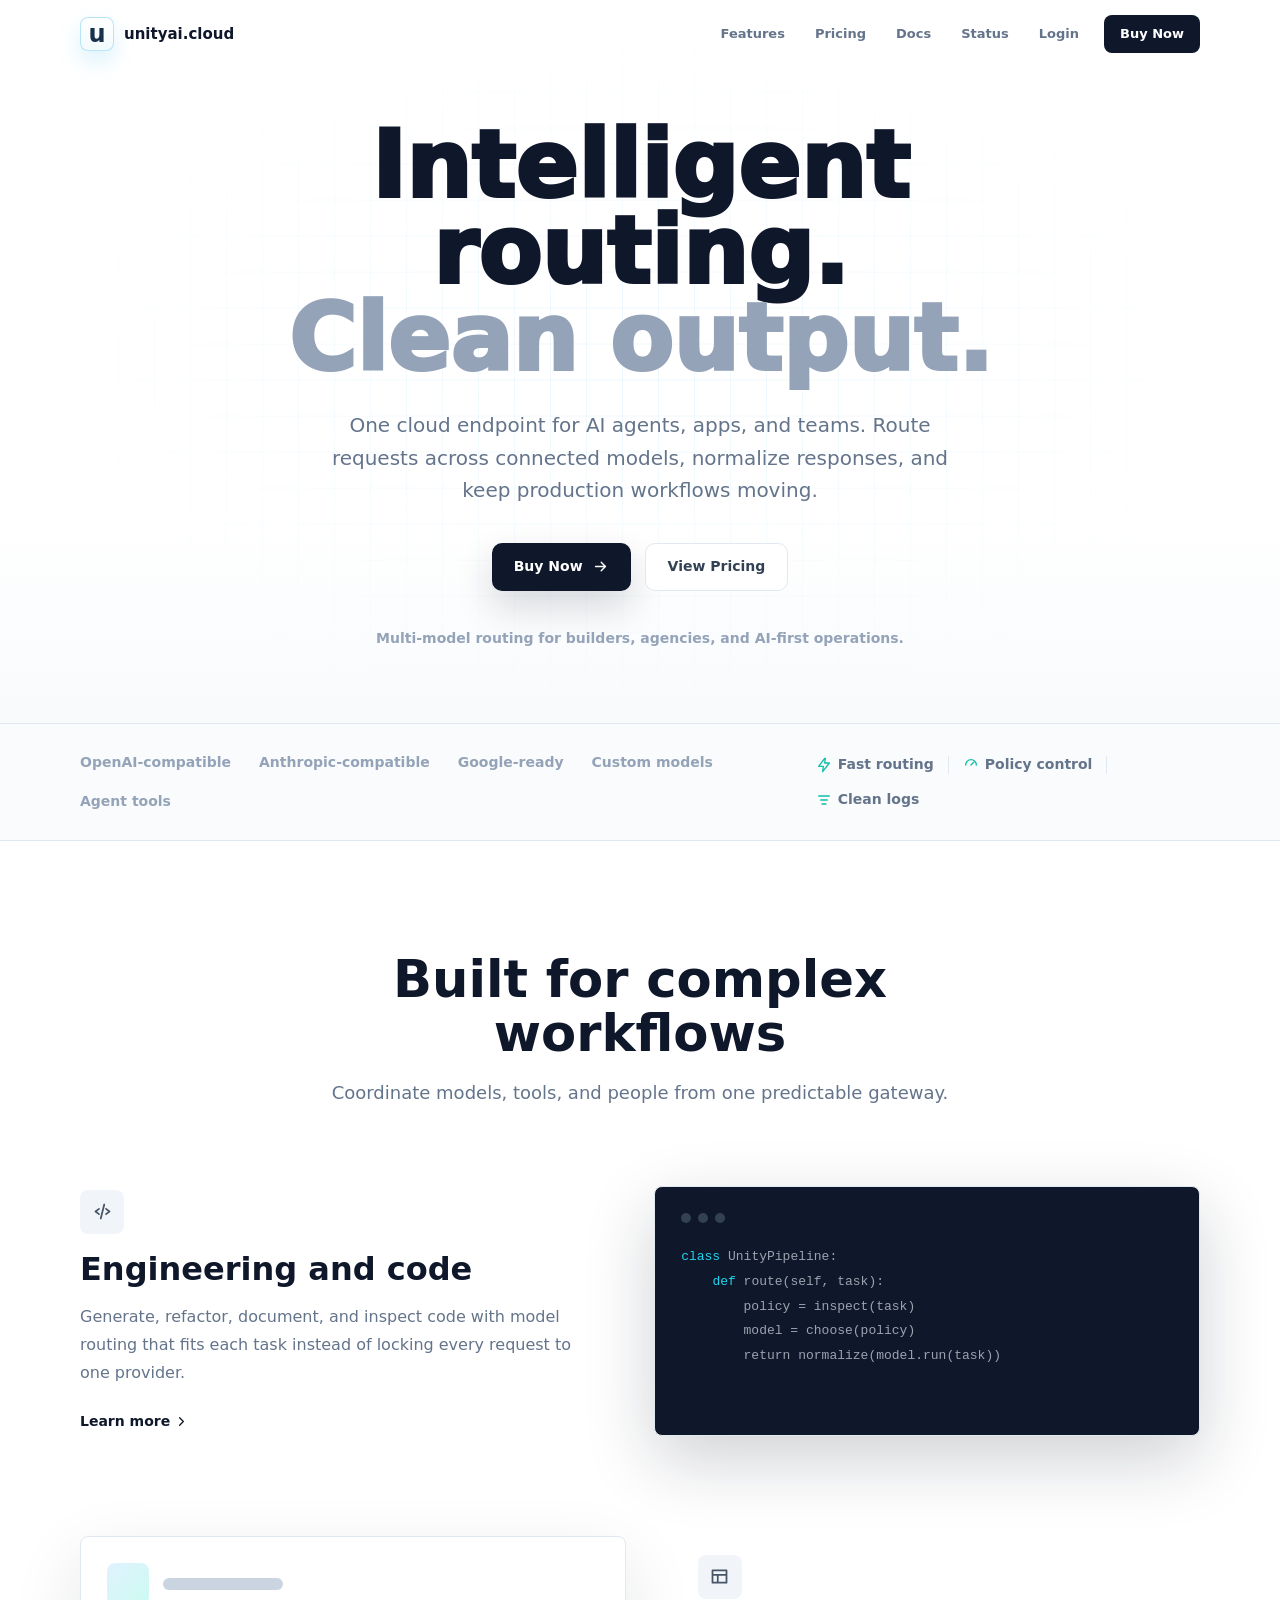
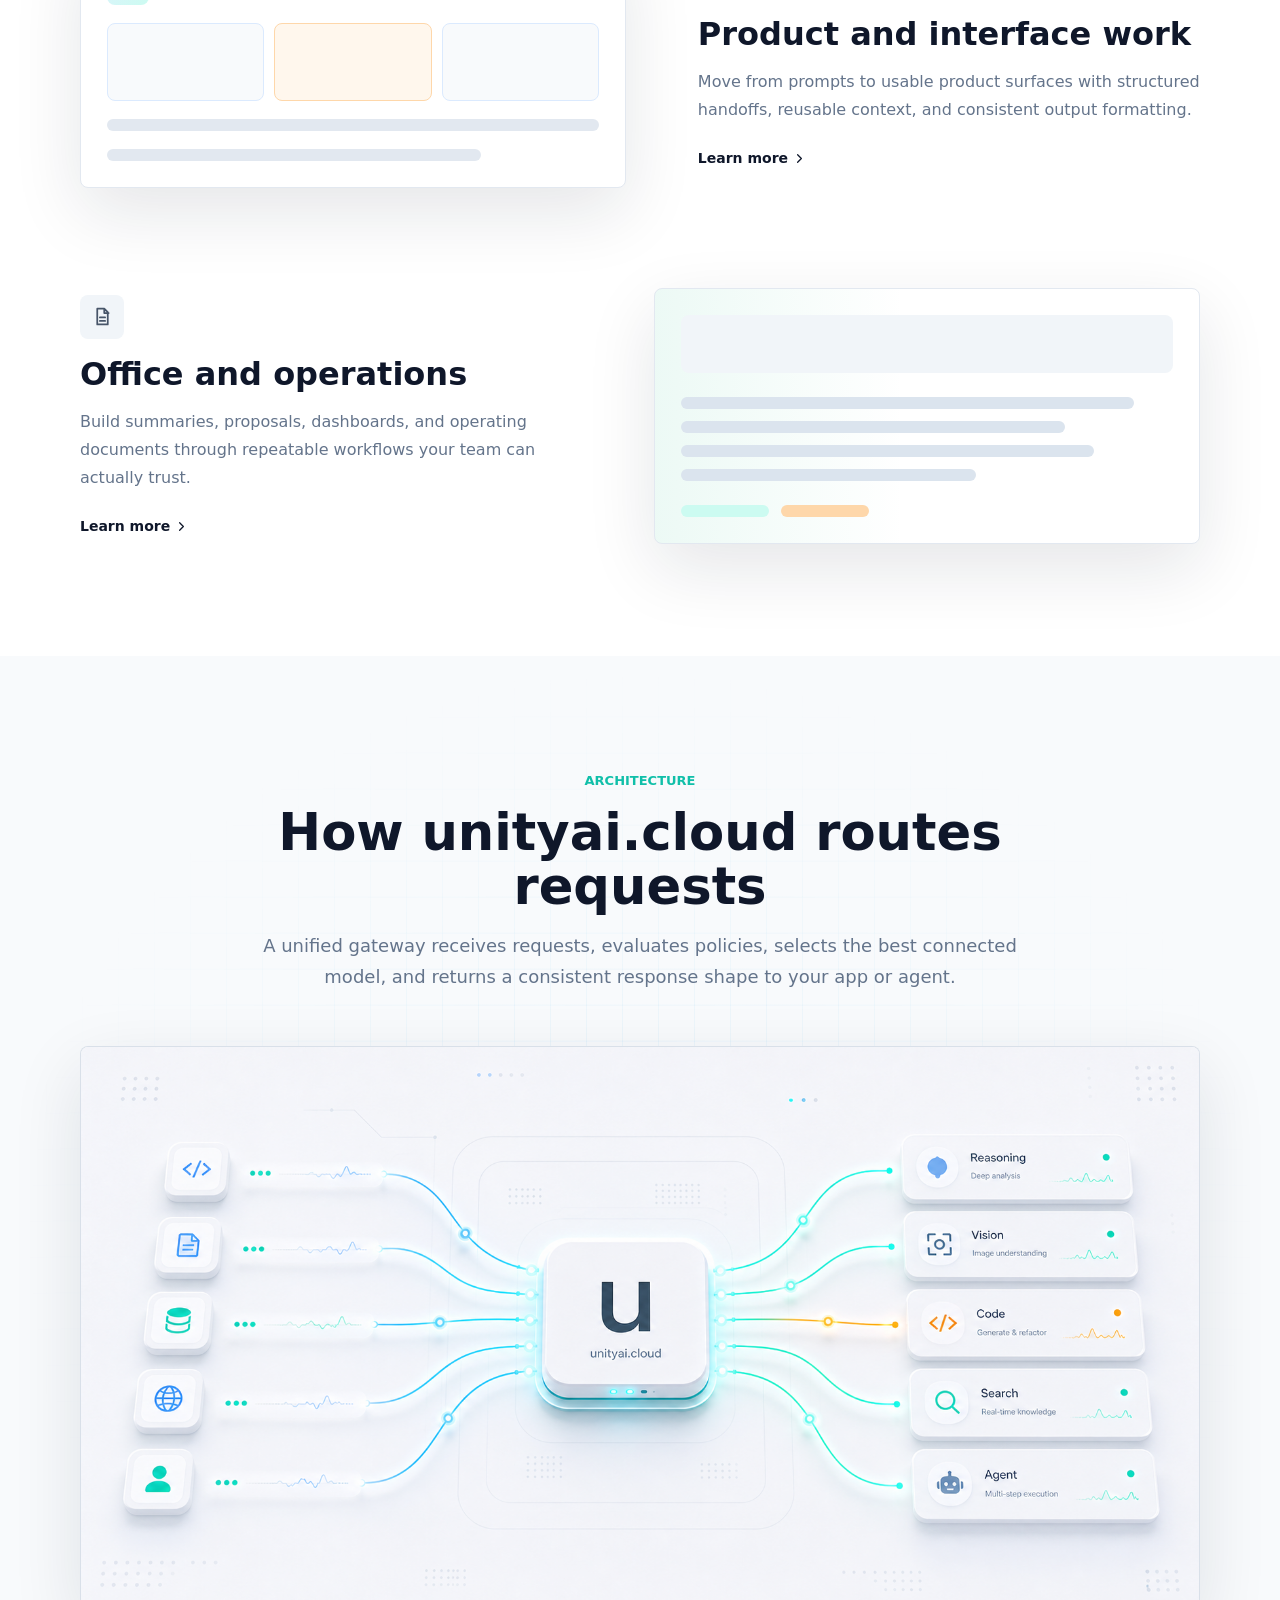
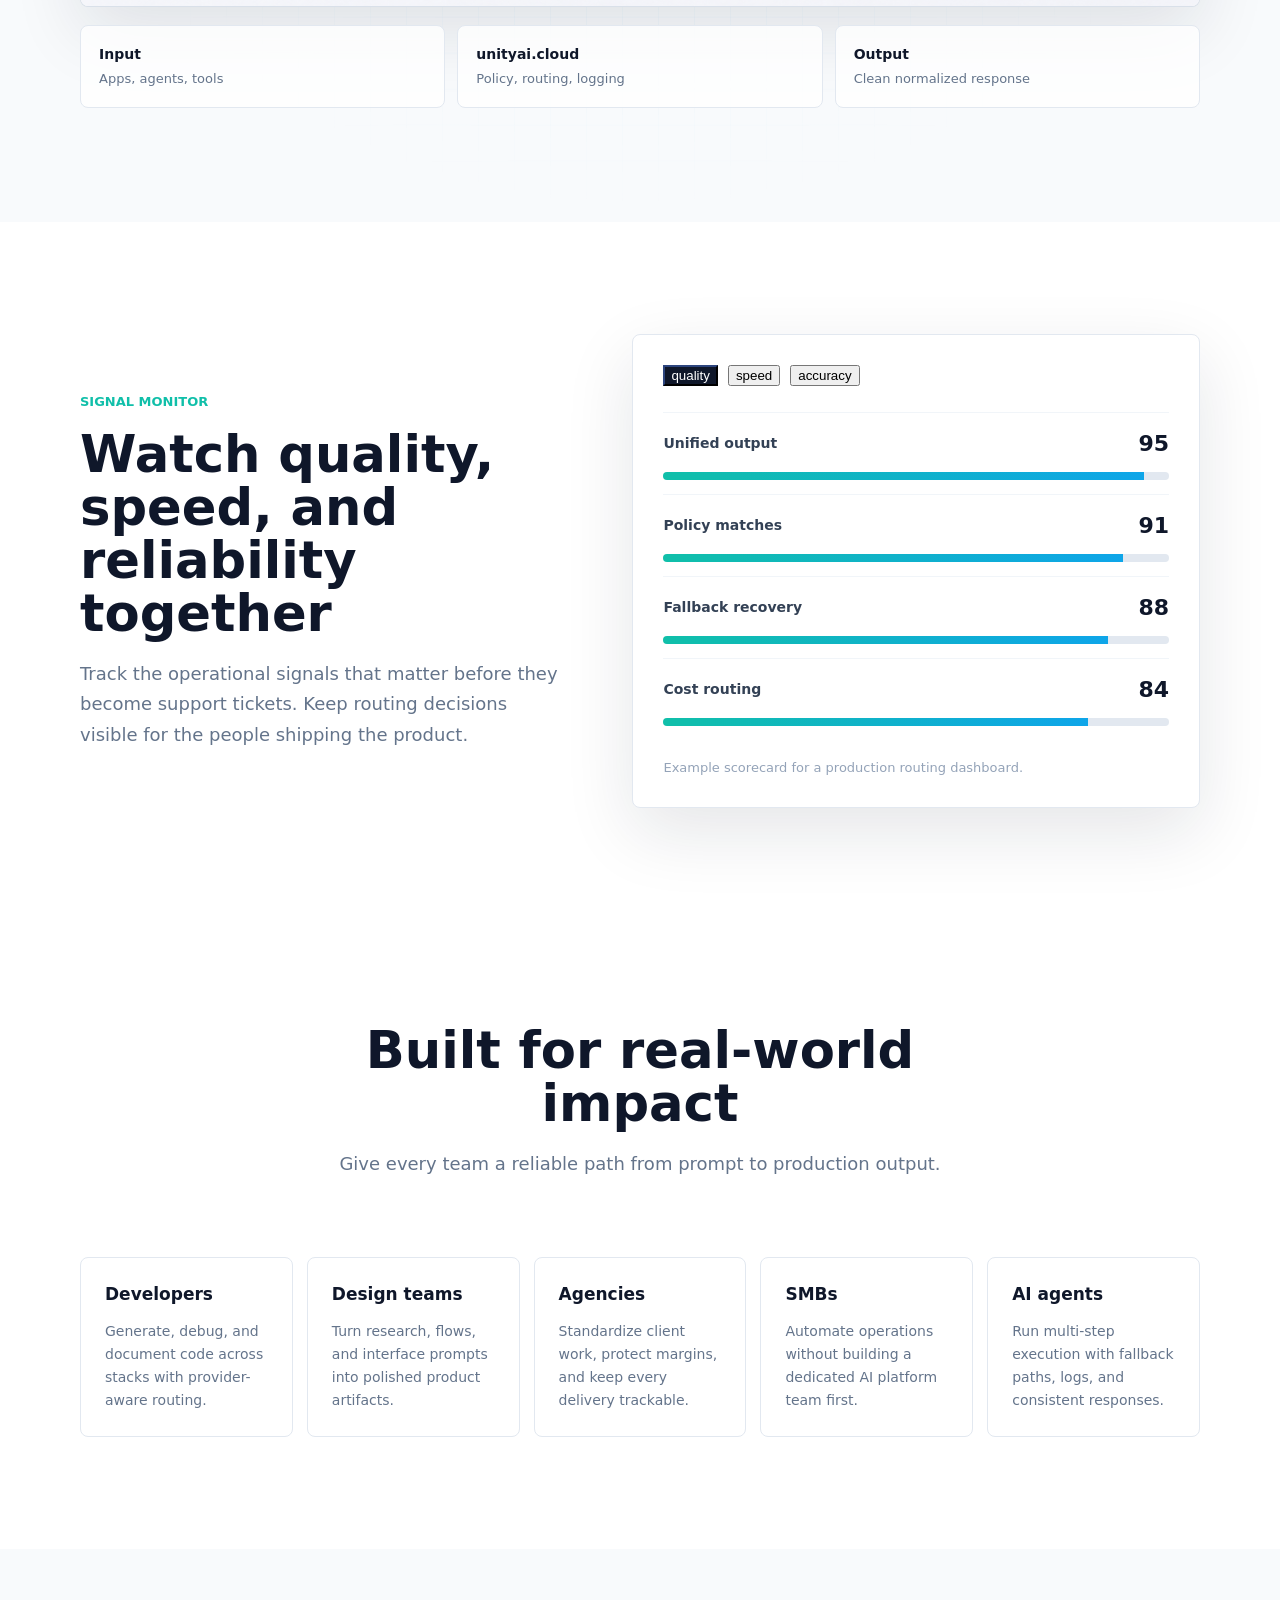
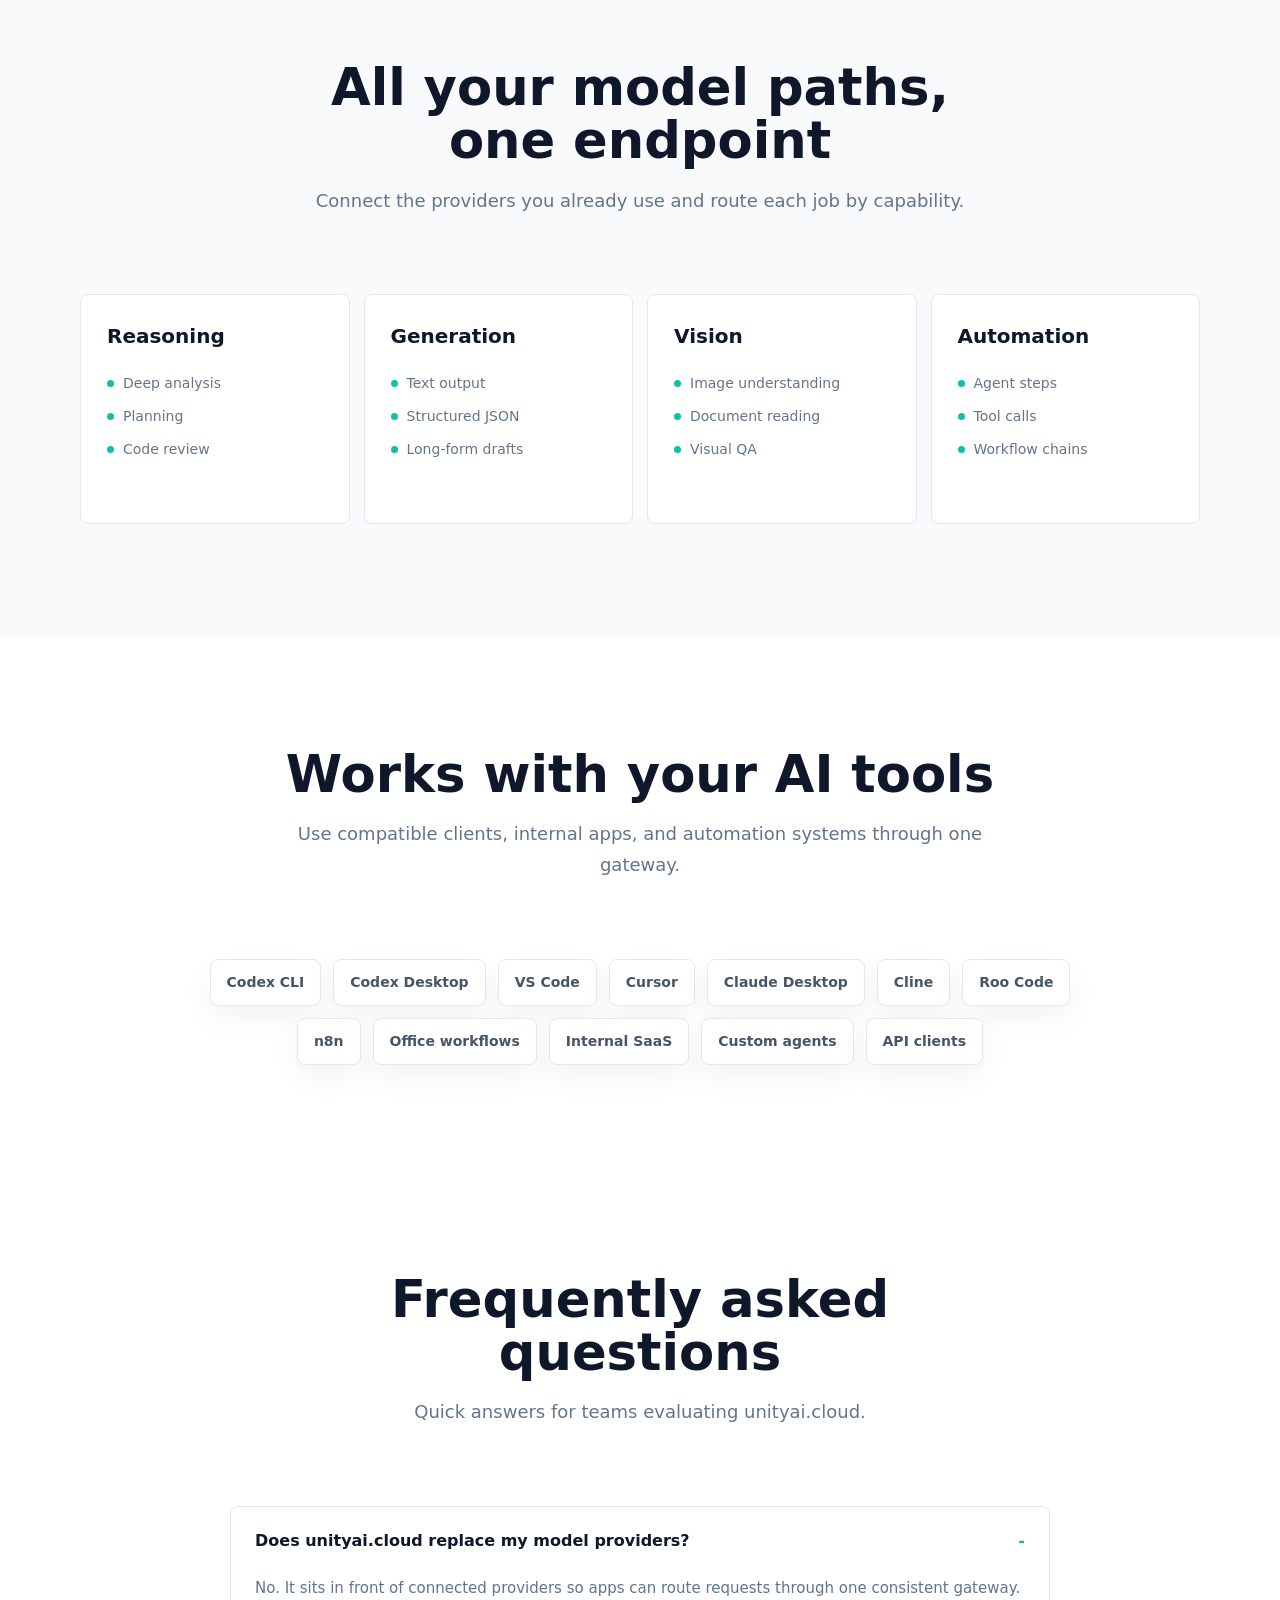
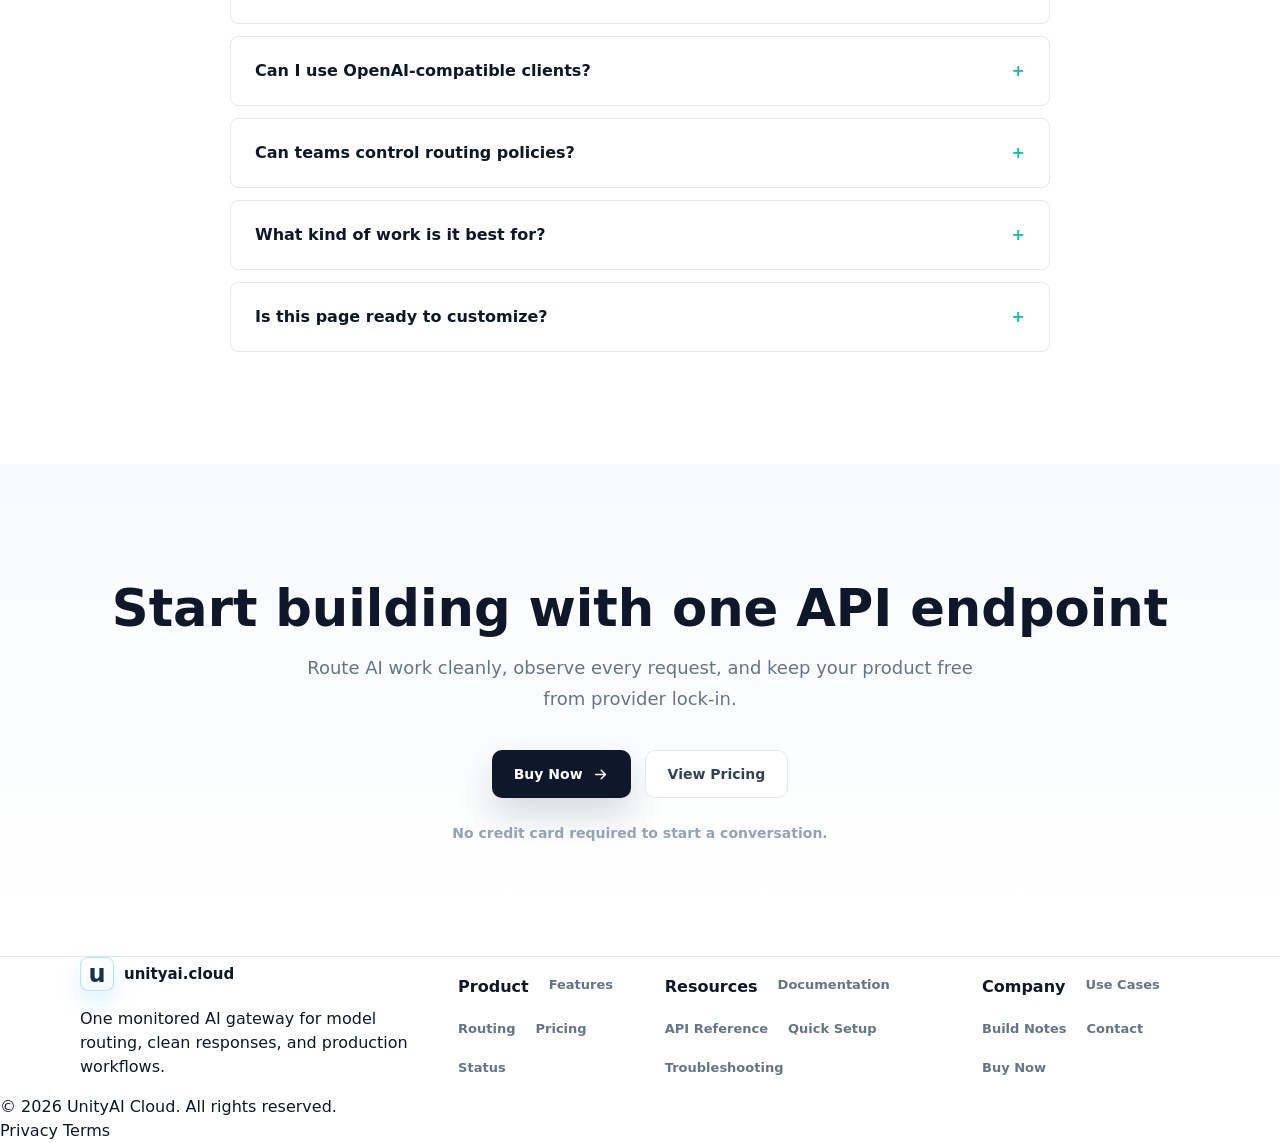
==== commit 3113fb71: "Publish updated UnityAI homepage" ====
--- a/index.html
+++ b/index.html
@@ -27,8 +27,8 @@
           <a href="pricing.html">Pricing</a>
           <a href="documentation.html">Docs</a>
           <a href="status.html">Status</a>
-          <a href="mailto:hello@unityai.cloud">Login</a>
-          <a class="nav-cta" href="mailto:hello@unityai.cloud">Get Access</a>
+          <a href="https://wa.me/917510020067?text=Hi%2C%20I%20want%20to%20buy%20UnityAI%20Cloud%20access" target="_blank" rel="noopener">Login</a>
+          <a class="nav-cta" href="https://wa.me/917510020067?text=Hi%2C%20I%20want%20to%20buy%20UnityAI%20Cloud%20access" target="_blank" rel="noopener">Buy Now</a>
         </nav>
 
         <button class="menu-button" type="button" aria-expanded="false" aria-controls="mobile-menu" data-menu-button>
@@ -44,8 +44,8 @@
         <a href="pricing.html">Pricing</a>
         <a href="documentation.html">Docs</a>
         <a href="status.html">Status</a>
-        <a href="mailto:hello@unityai.cloud">Login</a>
-        <a class="nav-cta" href="mailto:hello@unityai.cloud">Get Access</a>
+        <a href="https://wa.me/917510020067?text=Hi%2C%20I%20want%20to%20buy%20UnityAI%20Cloud%20access" target="_blank" rel="noopener">Login</a>
+        <a class="nav-cta" href="https://wa.me/917510020067?text=Hi%2C%20I%20want%20to%20buy%20UnityAI%20Cloud%20access" target="_blank" rel="noopener">Buy Now</a>
       </nav>
     </header>
 
@@ -59,8 +59,8 @@
               normalize responses, and keep production workflows moving.
             </p>
             <div class="hero-actions" aria-label="Primary actions">
-              <a class="button button-primary" href="mailto:hello@unityai.cloud">
-                Get API Access
+              <a class="button button-primary" href="https://wa.me/917510020067?text=Hi%2C%20I%20want%20to%20buy%20UnityAI%20Cloud%20access" target="_blank" rel="noopener">
+                Buy Now
                 <svg viewBox="0 0 24 24" aria-hidden="true">
                   <path d="M5 12h14M13 6l6 6-6 6" />
                 </svg>
@@ -230,7 +230,7 @@
         </div>
       </section>
 
-      <section class="benchmark">
+      <section id="benchmark" class="benchmark">
         <div class="benchmark-inner">
           <div class="benchmark-copy reveal">
             <p class="section-label">Signal Monitor</p>
@@ -242,32 +242,32 @@
           </div>
 
           <div class="scorecard reveal" aria-label="Routing signal scorecard">
-            <div class="score-tabs" aria-hidden="true">
-              <span class="active">quality</span>
-              <span>speed</span>
-              <span>cost</span>
-            </div>
-            <div class="score-row">
-              <span>Unified output</span>
-              <strong>95</strong>
-              <i style="--bar: 95%"></i>
-            </div>
-            <div class="score-row">
-              <span>Policy matches</span>
-              <strong>91</strong>
-              <i style="--bar: 91%"></i>
-            </div>
-            <div class="score-row">
-              <span>Fallback recovery</span>
-              <strong>88</strong>
-              <i style="--bar: 88%"></i>
-            </div>
-            <div class="score-row">
-              <span>Cost routing</span>
-              <strong>84</strong>
-              <i style="--bar: 84%"></i>
-            </div>
-            <p class="score-note">Example scorecard for a production routing dashboard.</p>
+            <div class="score-tabs" role="tablist" aria-label="Benchmark views">
+              <button class="active" type="button" role="tab" aria-selected="true" data-score-tab="quality">quality</button>
+              <button type="button" role="tab" aria-selected="false" data-score-tab="speed">speed</button>
+              <button type="button" role="tab" aria-selected="false" data-score-tab="accuracy">accuracy</button>
+            </div>
+            <div class="score-row" data-score-row>
+              <span data-score-label>Unified output</span>
+              <strong data-score-value>95</strong>
+              <i data-score-bar style="--bar: 95%"></i>
+            </div>
+            <div class="score-row" data-score-row>
+              <span data-score-label>Policy matches</span>
+              <strong data-score-value>91</strong>
+              <i data-score-bar style="--bar: 91%"></i>
+            </div>
+            <div class="score-row" data-score-row>
+              <span data-score-label>Fallback recovery</span>
+              <strong data-score-value>88</strong>
+              <i data-score-bar style="--bar: 88%"></i>
+            </div>
+            <div class="score-row" data-score-row>
+              <span data-score-label>Cost routing</span>
+              <strong data-score-value>84</strong>
+              <i data-score-bar style="--bar: 84%"></i>
+            </div>
+            <p class="score-note" data-score-note>Example scorecard for a production routing dashboard.</p>
           </div>
         </div>
       </section>
@@ -399,8 +399,8 @@
           <h2>Start building with one API endpoint</h2>
           <p>Route AI work cleanly, observe every request, and keep your product free from provider lock-in.</p>
           <div class="hero-actions">
-              <a class="button button-primary" href="mailto:hello@unityai.cloud">
-              Get API Access
+            <a class="button button-primary" href="https://wa.me/917510020067?text=Hi%2C%20I%20want%20to%20buy%20UnityAI%20Cloud%20access" target="_blank" rel="noopener">
+              Buy Now
               <svg viewBox="0 0 24 24" aria-hidden="true">
                 <path d="M5 12h14M13 6l6 6-6 6" />
               </svg>
@@ -414,16 +414,41 @@
 
     <footer class="site-footer">
       <div class="footer-inner">
-        <a class="brand" href="index.html" aria-label="unityai.cloud home">
-          <span class="brand-mark" aria-hidden="true">u</span>
-          <span>unityai.cloud</span>
-        </a>
-        <nav aria-label="Footer navigation">
+        <div class="footer-brand">
+          <a class="brand" href="index.html" aria-label="unityai.cloud home">
+            <span class="brand-mark" aria-hidden="true">u</span>
+            <span>unityai.cloud</span>
+          </a>
+          <p>One monitored AI gateway for model routing, clean responses, and production workflows.</p>
+        </div>
+        <nav class="footer-column" aria-label="Product links">
+          <strong>Product</strong>
           <a href="index.html#features">Features</a>
+          <a href="index.html#routing">Routing</a>
           <a href="pricing.html">Pricing</a>
-          <a href="documentation.html">Documentation</a>
           <a href="status.html">Status</a>
         </nav>
+        <nav class="footer-column" aria-label="Resource links">
+          <strong>Resources</strong>
+          <a href="documentation.html">Documentation</a>
+          <a href="documentation.html#api-reference">API Reference</a>
+          <a href="documentation.html#quick-setup">Quick Setup</a>
+          <a href="documentation.html#troubleshooting">Troubleshooting</a>
+        </nav>
+        <nav class="footer-column" aria-label="Company links">
+          <strong>Company</strong>
+          <a href="index.html#audiences">Use Cases</a>
+          <a href="documentation.html#build-notes">Build Notes</a>
+          <a href="https://wa.me/917510020067?text=Hi%2C%20I%20want%20to%20buy%20UnityAI%20Cloud%20access" target="_blank" rel="noopener">Contact</a>
+          <a href="https://wa.me/917510020067?text=Hi%2C%20I%20want%20to%20buy%20UnityAI%20Cloud%20access" target="_blank" rel="noopener">Buy Now</a>
+        </nav>
+      </div>
+      <div class="footer-bottom">
+        <span>© 2026 UnityAI Cloud. All rights reserved.</span>
+        <div class="footer-bottom-links">
+          <a href="documentation.html">Privacy</a>
+          <a href="documentation.html">Terms</a>
+        </div>
       </div>
     </footer>
 
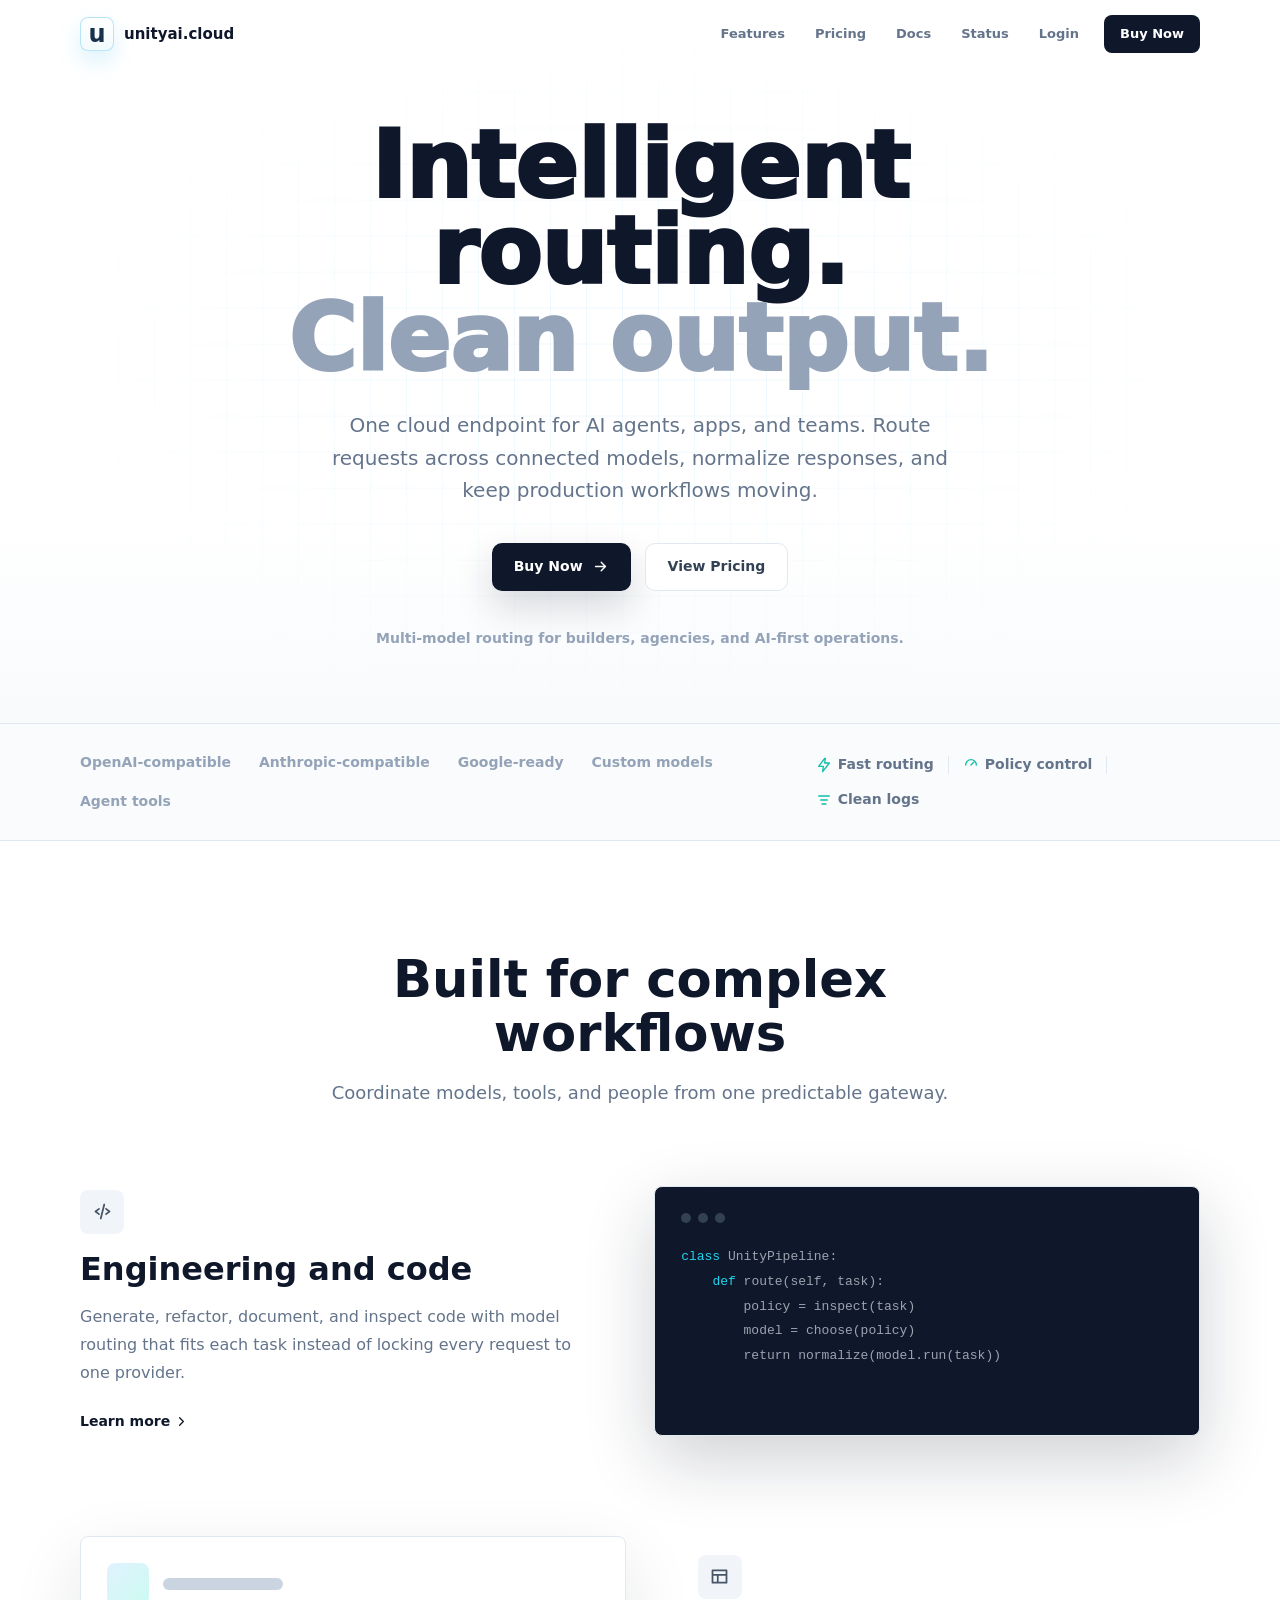
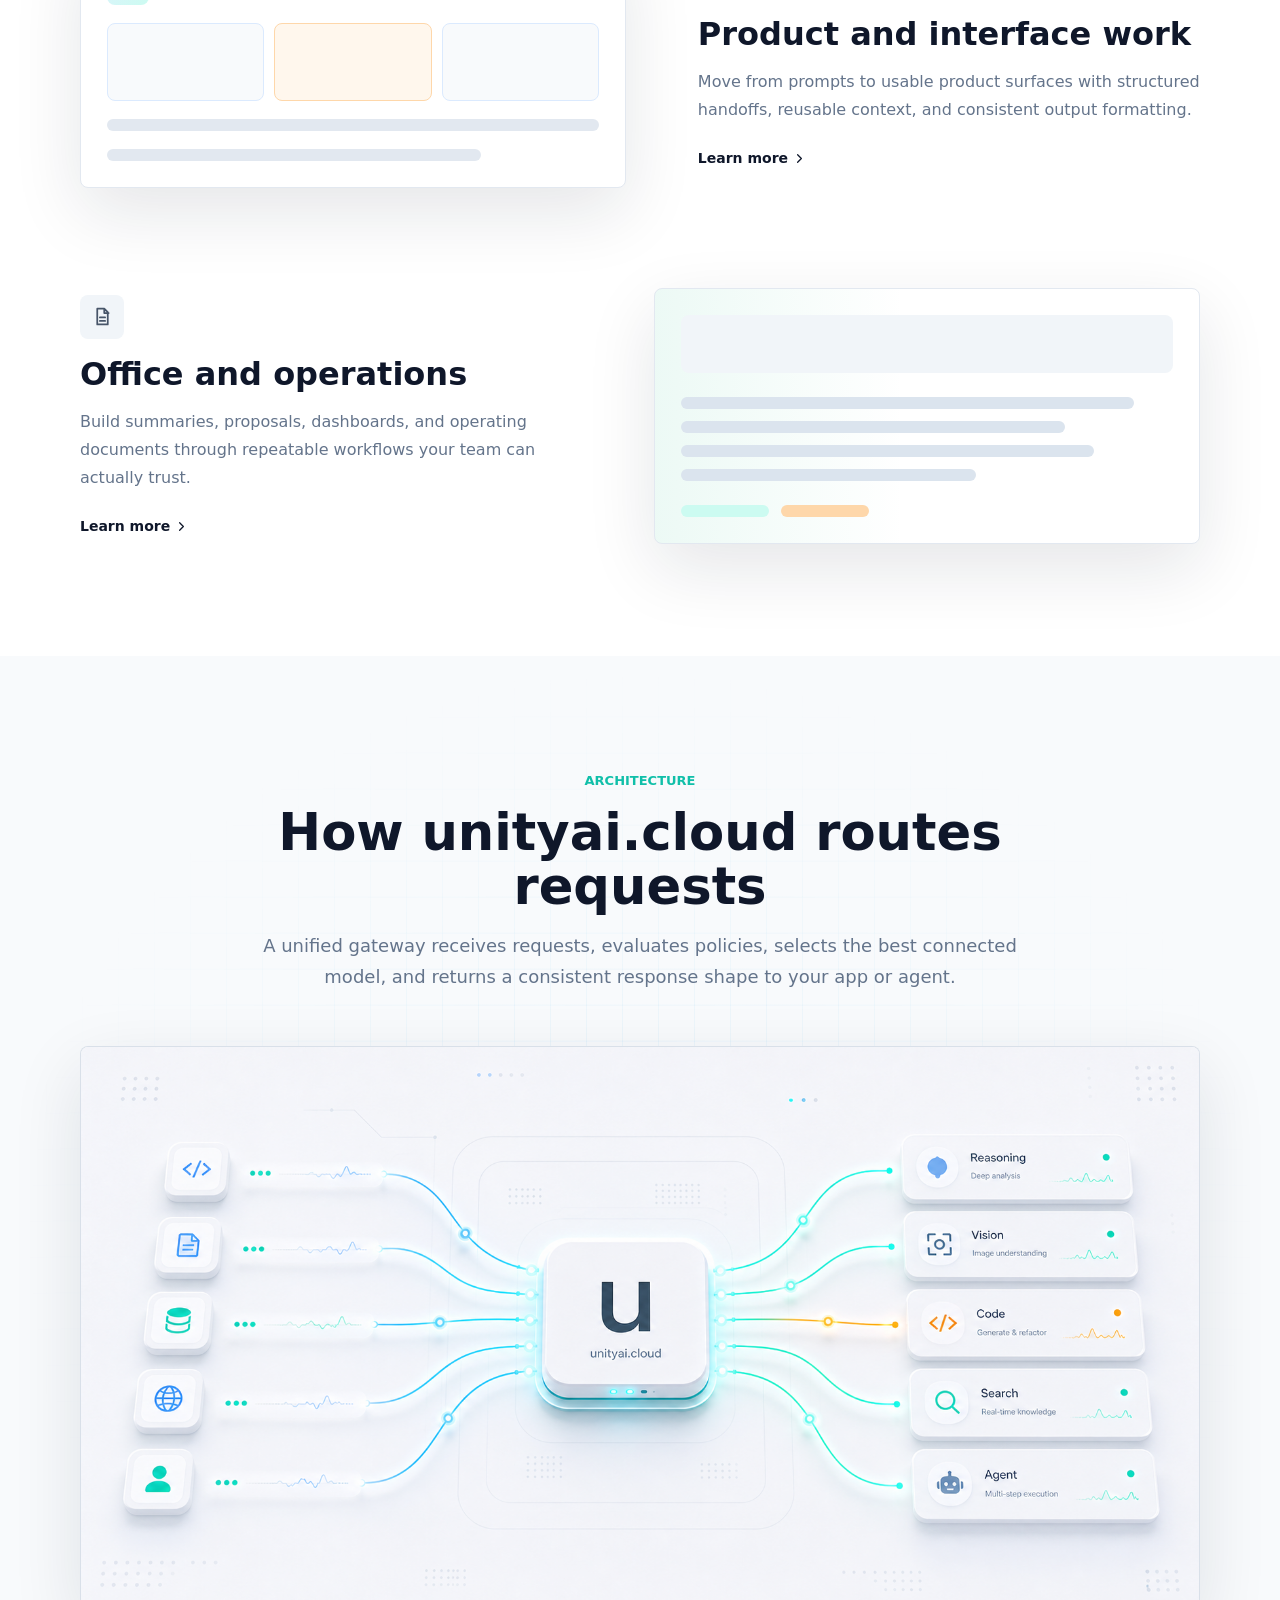
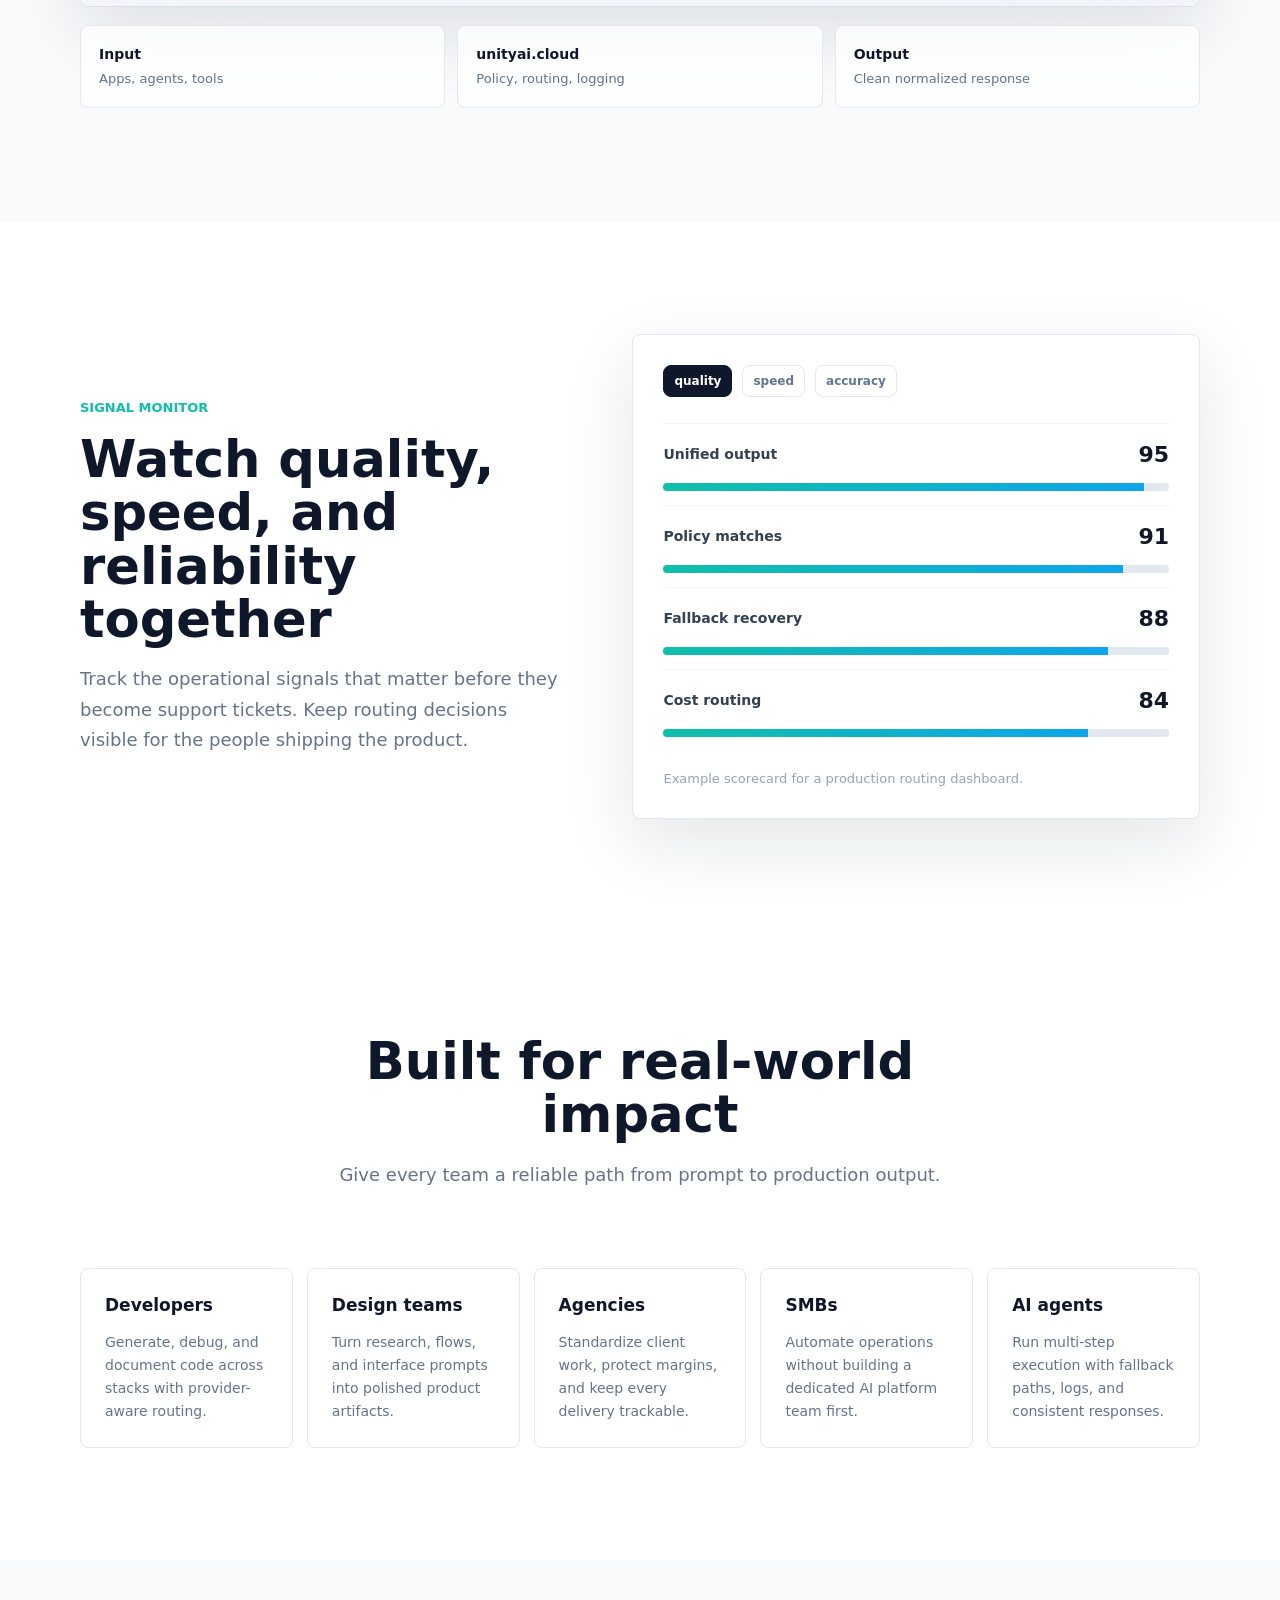
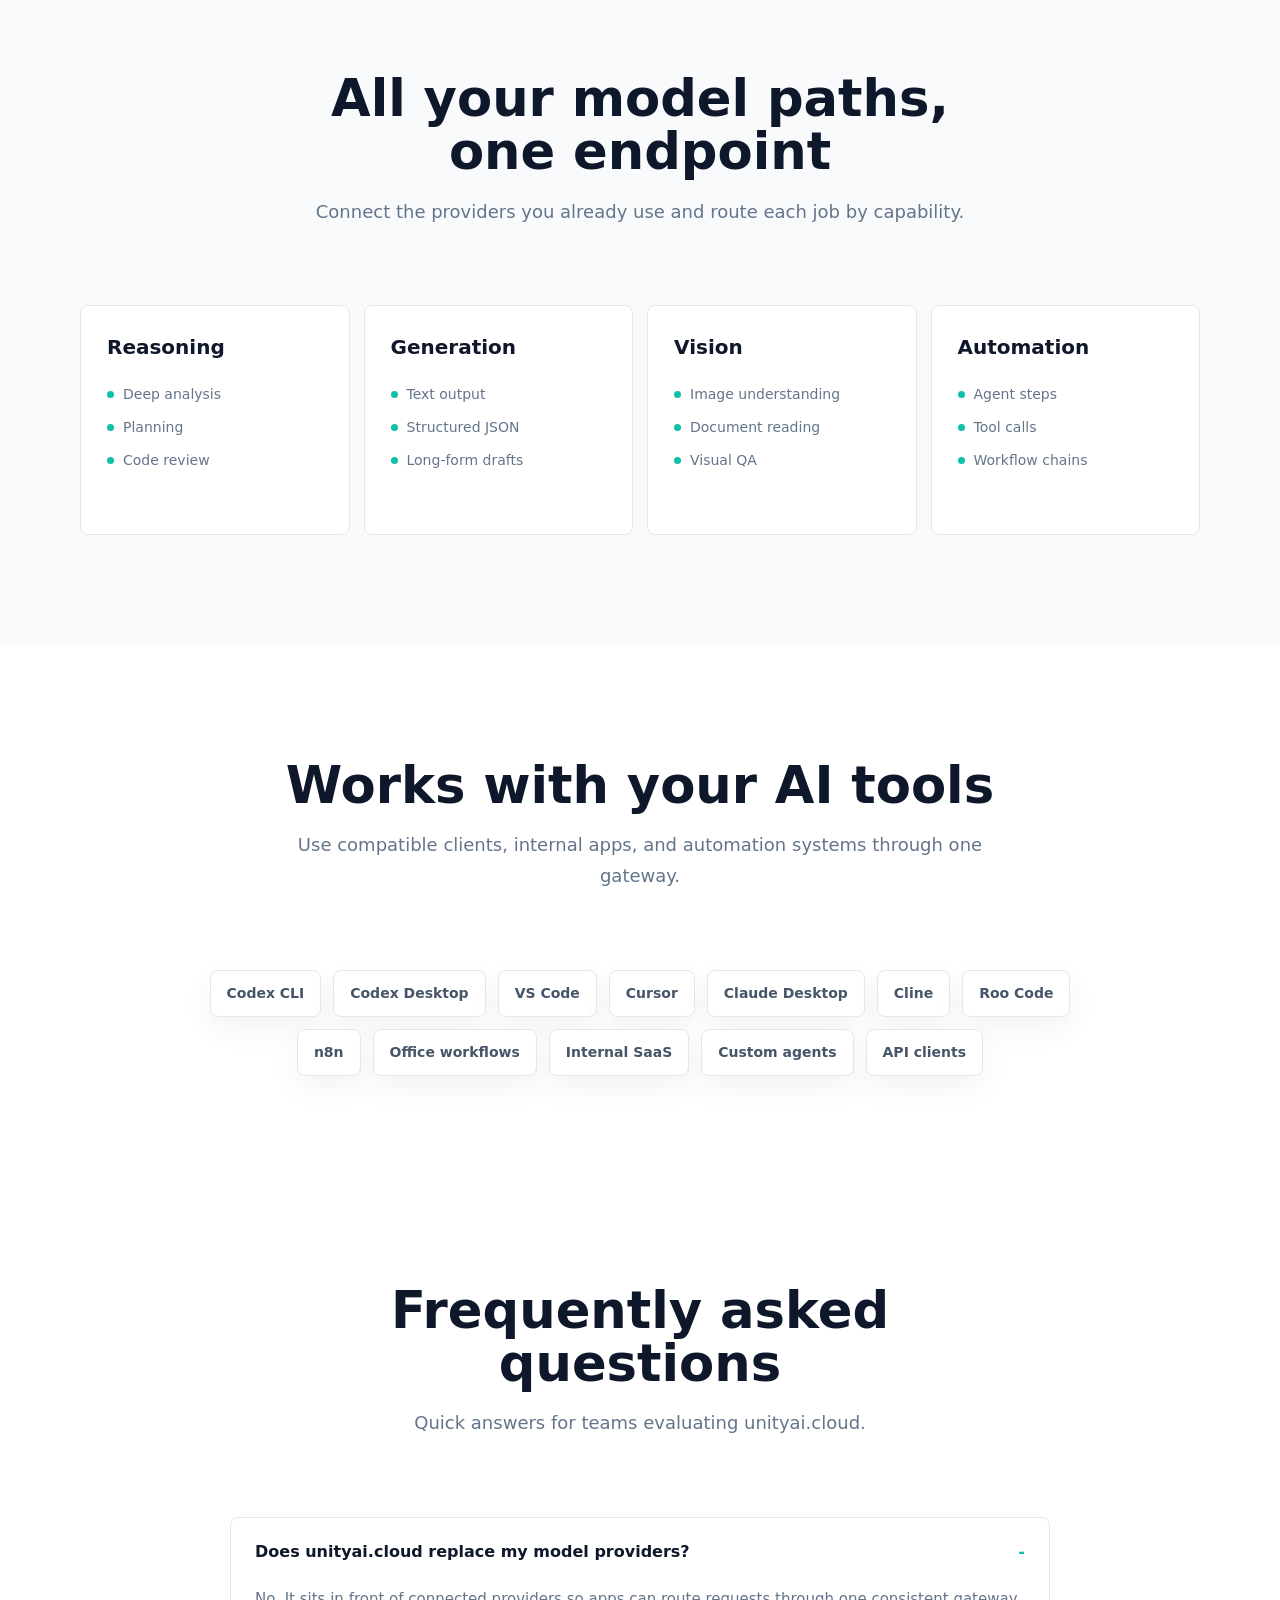
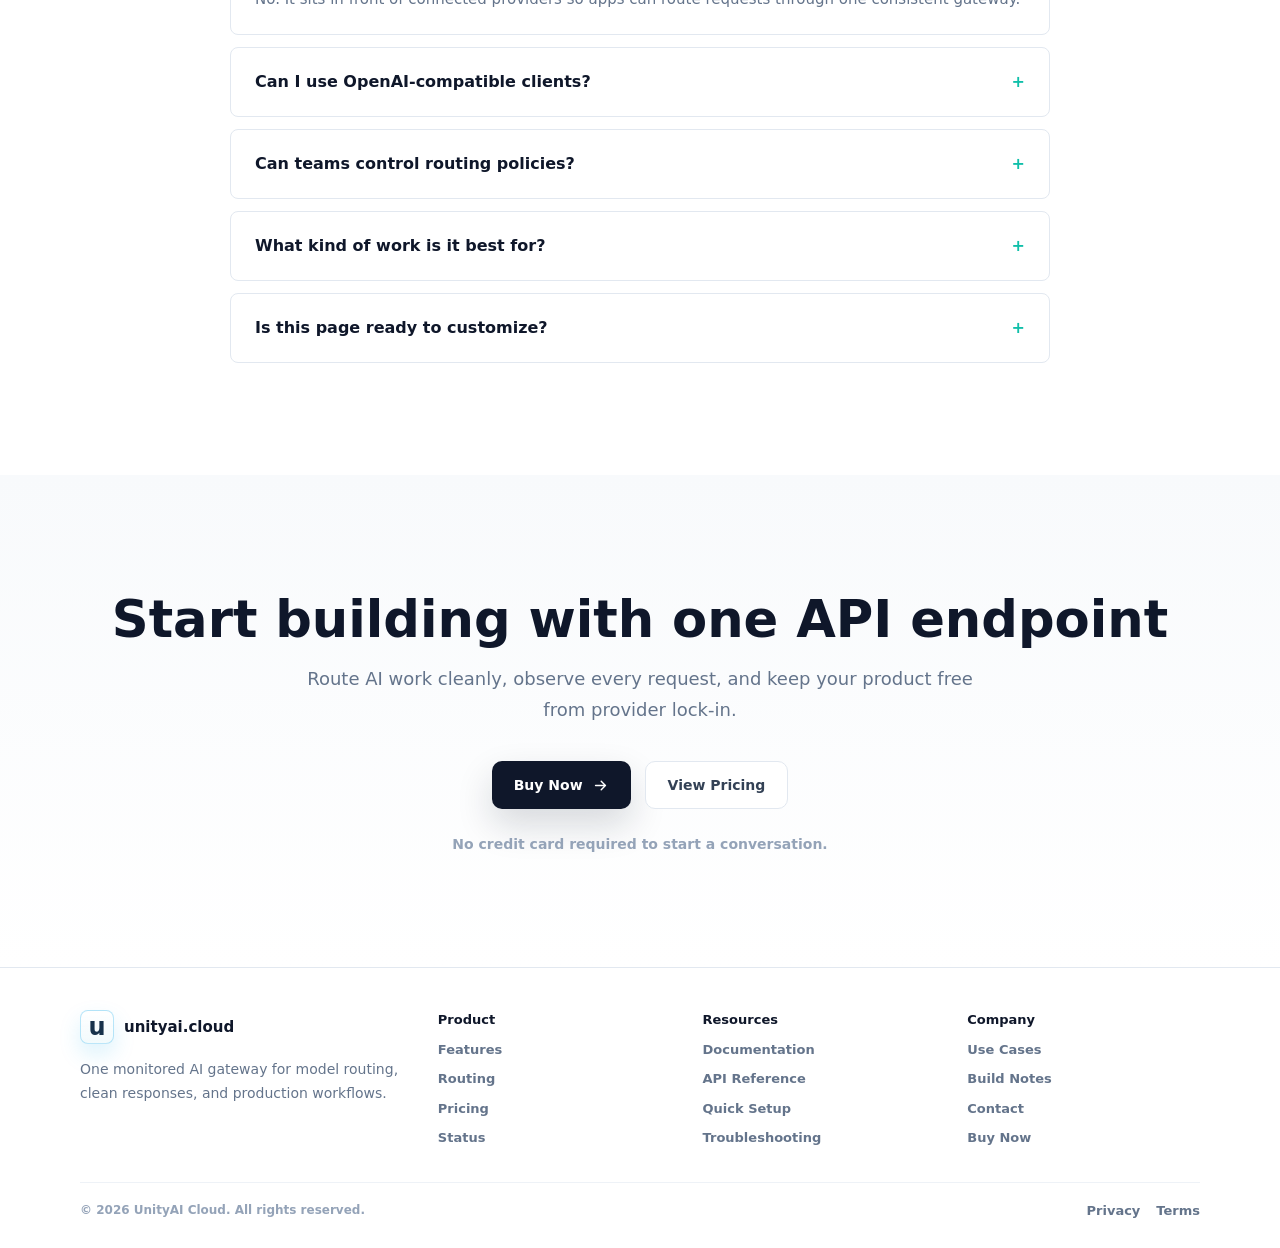
==== commit ab3fd5f3: "Add homepage SEO metadata and footer stylesheet" ====
--- a/index.html
+++ b/index.html
@@ -3,14 +3,76 @@
   <head>
     <meta charset="utf-8" />
     <meta name="viewport" content="width=device-width, initial-scale=1" />
-    <title>unityai.cloud - AI Gateway</title>
+    <title>unityai.cloud - AI Gateway for Multi-Model Routing</title>
     <meta
       name="description"
-      content="unityai.cloud is a clean AI gateway landing page for multi-model routing, unified output, and production workflow automation."
+      content="unityai.cloud is an AI gateway for multi-model routing, OpenAI-compatible APIs, Anthropic-compatible workflows, clean output, and production AI automation."
     />
+    <meta name="keywords" content="AI gateway, multi-model routing, OpenAI compatible API, Anthropic compatible API, AI proxy, model routing, UnityAI Cloud" />
+    <meta name="author" content="UnityAI Cloud" />
+    <meta name="robots" content="index, follow, max-image-preview:large" />
+    <link rel="canonical" href="https://unityai.cloud/" />
+    <meta property="og:type" content="website" />
+    <meta property="og:site_name" content="unityai.cloud" />
+    <meta property="og:title" content="unityai.cloud - AI Gateway for Multi-Model Routing" />
+    <meta property="og:description" content="Route AI requests through one endpoint with clean output, provider fallback, status monitoring, and production-ready automation." />
+    <meta property="og:url" content="https://unityai.cloud/" />
+    <meta property="og:image" content="https://unityai.cloud/assets/unityai-routing.png" />
+    <meta name="twitter:card" content="summary_large_image" />
+    <meta name="twitter:title" content="unityai.cloud - AI Gateway for Multi-Model Routing" />
+    <meta name="twitter:description" content="One AI gateway for model routing, clean responses, and production workflows." />
+    <meta name="twitter:image" content="https://unityai.cloud/assets/unityai-routing.png" />
+    <meta name="theme-color" content="#0f172a" />
     <link rel="icon" href="favicon.svg" type="image/svg+xml" />
     <link rel="preload" href="assets/unityai-routing.png" as="image" />
     <link rel="stylesheet" href="styles.css" />
+    <link rel="stylesheet" href="footer-seo.css" />
+    <script type="application/ld+json">
+      {
+        "@context": "https://schema.org",
+        "@graph": [
+          {
+            "@type": "Organization",
+            "@id": "https://unityai.cloud/#organization",
+            "name": "UnityAI Cloud",
+            "url": "https://unityai.cloud/",
+            "logo": "https://unityai.cloud/favicon.svg",
+            "contactPoint": {
+              "@type": "ContactPoint",
+              "telephone": "+91-7510020067",
+              "contactType": "sales",
+              "areaServed": "IN",
+              "availableLanguage": ["en"]
+            }
+          },
+          {
+            "@type": "WebSite",
+            "@id": "https://unityai.cloud/#website",
+            "name": "unityai.cloud",
+            "url": "https://unityai.cloud/",
+            "publisher": {
+              "@id": "https://unityai.cloud/#organization"
+            }
+          },
+          {
+            "@type": "SoftwareApplication",
+            "@id": "https://unityai.cloud/#software",
+            "name": "unityai.cloud",
+            "applicationCategory": "DeveloperApplication",
+            "operatingSystem": "Web",
+            "url": "https://unityai.cloud/",
+            "description": "AI gateway for multi-model routing, OpenAI-compatible APIs, Anthropic-compatible workflows, clean output, and production automation.",
+            "offers": {
+              "@type": "Offer",
+              "url": "https://unityai.cloud/pricing",
+              "priceCurrency": "INR",
+              "price": "3300",
+              "availability": "https://schema.org/InStock"
+            }
+          }
+        ]
+      }
+    </script>
   </head>
   <body>
     <a class="skip-link" href="#main-content">Skip to content</a>
--- a/footer-seo.css
+++ b/footer-seo.css
@@ -0,0 +1,143 @@
+.score-tabs button {
+  appearance: none;
+  border: 1px solid var(--line);
+  border-radius: 8px;
+  background: #ffffff;
+  cursor: pointer;
+  padding: 6px 10px;
+  color: var(--muted);
+  font: inherit;
+  font-size: 12px;
+  font-weight: 800;
+  transition:
+    background 160ms ease,
+    border-color 160ms ease,
+    color 160ms ease,
+    transform 160ms ease;
+}
+
+.score-tabs button:hover,
+.score-tabs button:focus-visible {
+  border-color: rgba(15, 23, 42, 0.38);
+  color: var(--ink);
+  transform: translateY(-1px);
+}
+
+.score-tabs button:focus-visible {
+  outline: 2px solid rgba(14, 165, 233, 0.55);
+  outline-offset: 2px;
+}
+
+.score-tabs .active {
+  border-color: var(--ink);
+  background: var(--ink);
+  color: #ffffff;
+}
+
+.site-footer {
+  overflow: hidden;
+}
+
+.footer-inner {
+  display: grid;
+  width: var(--container);
+  margin: 0 auto;
+  grid-template-columns: minmax(240px, 1.4fr) repeat(3, minmax(132px, 1fr));
+  gap: 32px;
+  padding: 42px 0 34px;
+  align-items: start;
+}
+
+.footer-brand {
+  display: grid;
+  gap: 14px;
+}
+
+.footer-brand p {
+  max-width: 330px;
+  margin: 0;
+  color: var(--muted);
+  font-size: 14px;
+  line-height: 1.7;
+}
+
+.footer-inner .footer-column {
+  display: grid;
+  gap: 10px;
+}
+
+.footer-column strong {
+  color: var(--ink);
+  font-size: 13px;
+  font-weight: 850;
+}
+
+.footer-column a,
+.footer-bottom a {
+  color: var(--muted);
+  font-size: 13px;
+  font-weight: 700;
+  transition: color 160ms ease;
+}
+
+.footer-column a:hover,
+.footer-bottom a:hover {
+  color: var(--ink);
+}
+
+.footer-bottom {
+  display: flex;
+  width: var(--container);
+  margin: 0 auto;
+  padding: 18px 0 28px;
+  border-top: 1px solid #eef2f7;
+  align-items: center;
+  justify-content: space-between;
+  gap: 18px;
+  color: #94a3b8;
+  font-size: 12px;
+  font-weight: 700;
+}
+
+.footer-bottom-links {
+  display: flex;
+  flex-wrap: wrap;
+  gap: 16px;
+}
+
+.activity-bars span {
+  transition: height 520ms ease;
+}
+
+.status-card strong,
+.usage-grid strong {
+  font-variant-numeric: tabular-nums;
+}
+
+@media (max-width: 1020px) {
+  .footer-inner {
+    grid-template-columns: repeat(2, minmax(0, 1fr));
+  }
+
+  .footer-brand {
+    grid-column: 1 / -1;
+  }
+}
+
+@media (max-width: 700px) {
+  .footer-inner {
+    grid-template-columns: 1fr;
+    gap: 24px;
+    padding: 32px 0 28px;
+  }
+
+  .footer-brand {
+    grid-column: auto;
+  }
+
+  .footer-bottom {
+    align-items: flex-start;
+    flex-direction: column;
+    padding-bottom: 24px;
+  }
+}
